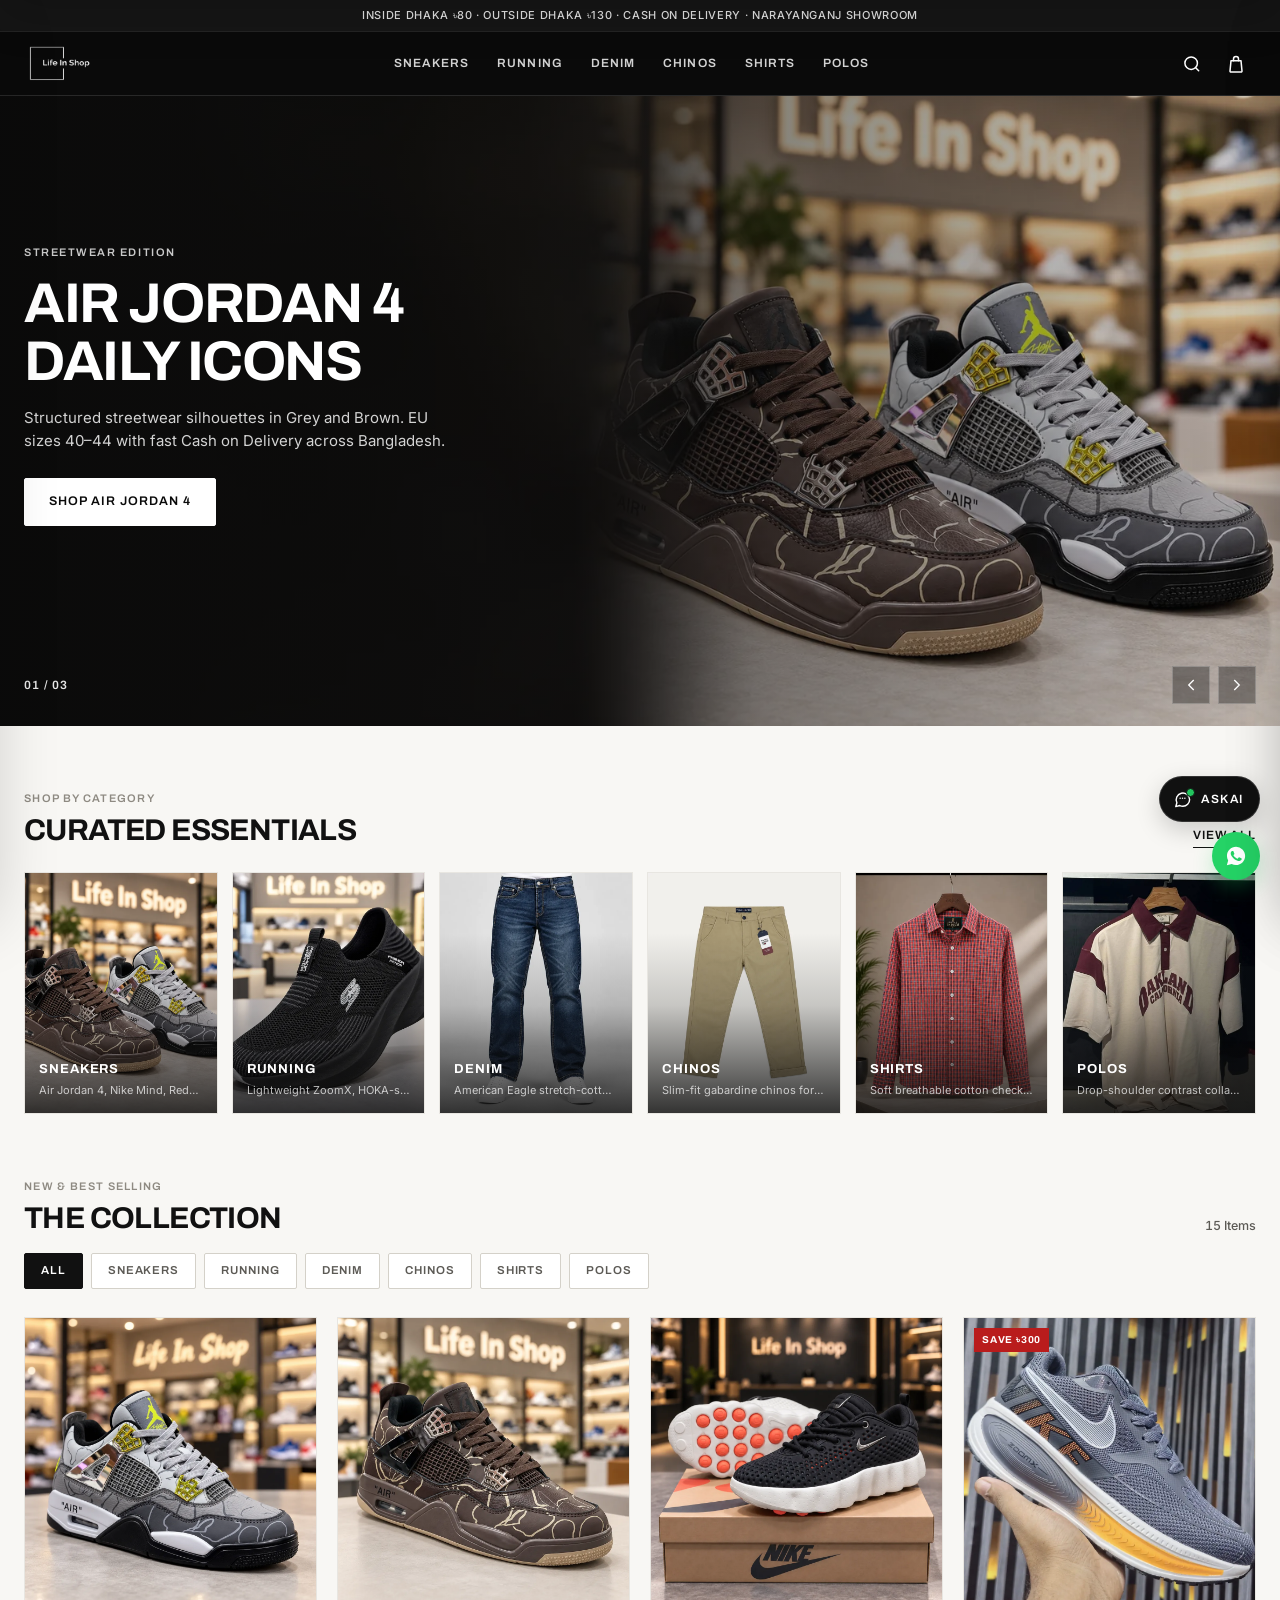
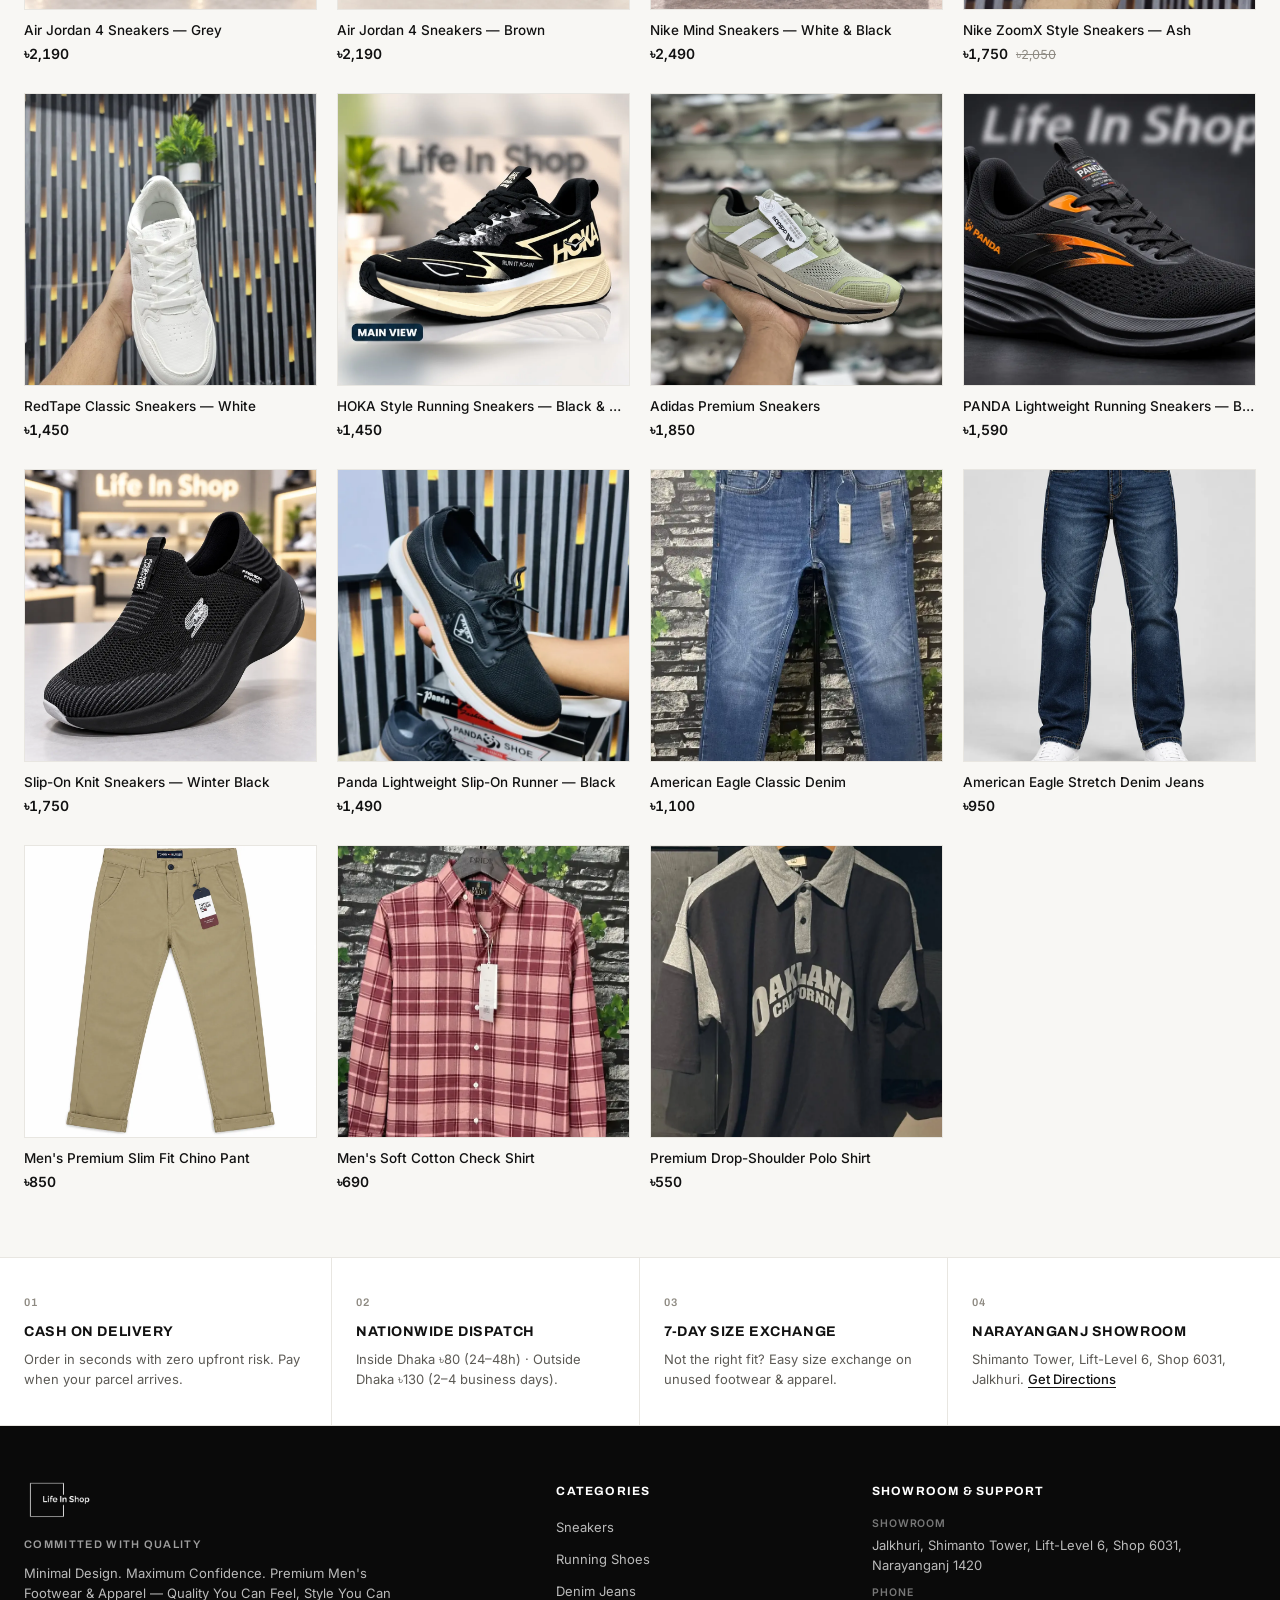
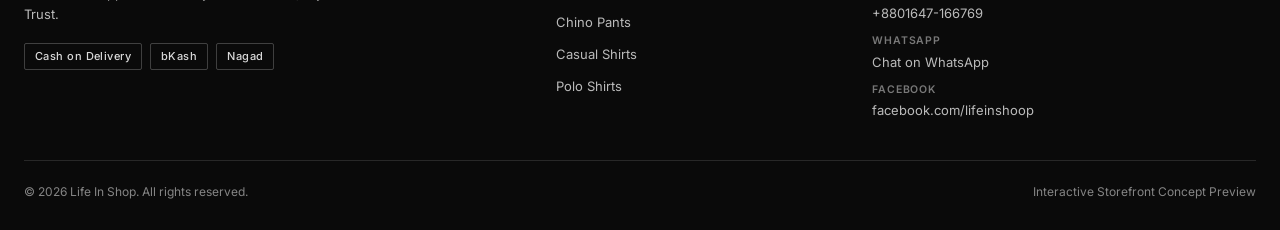
==== index.html @ bc9303bd "Initial Life In Shop editorial redesign demo for Vercel" ====
<!DOCTYPE html>
<html lang="en">
<head>
  <meta charset="UTF-8">
  <meta name="viewport" content="width=device-width, initial-scale=1.0">
  <title>Life In Shop — Premium Men's Footwear &amp; Apparel</title>
  <meta name="description" content="Minimal Design. Maximum Confidence. Premium Men's Footwear & Apparel in Bangladesh. Cash on Delivery nationwide & Narayanganj Showroom.">
  <meta name="theme-color" content="#0A0A0A">
  <link rel="icon" type="image/webp" href="assets/images/favicon.webp">
  <link rel="preconnect" href="https://fonts.googleapis.com">
  <link rel="preconnect" href="https://fonts.gstatic.com" crossorigin>
  <link href="https://fonts.googleapis.com/css2?family=Archivo:wght@600;700&family=Inter:wght@400;500;600&display=swap" rel="stylesheet">
  <link rel="stylesheet" href="styles.css">
</head>
<body data-page="home">

  <!-- Announcement Bar -->
  <div class="announcement-bar" role="region" aria-label="Store shipping notice">
    <div class="container announcement-inner">
      <span>Inside Dhaka ৳80 · Outside Dhaka ৳130 · Cash on Delivery<span class="announcement-extra"> · Narayanganj Showroom</span></span>
    </div>
  </div>

  <!-- Sticky Header -->
  <header id="site-header" class="site-header">
    <div class="container header-inner">
      <div class="header-left">
        <button type="button" id="mobile-menu-btn" class="icon-btn mobile-only" aria-label="Open menu" aria-expanded="false" aria-controls="mobile-nav-drawer">
          <svg width="22" height="22" viewBox="0 0 24 24" fill="none" stroke="currentColor" stroke-width="1.8" stroke-linecap="square" aria-hidden="true">
            <line x1="3" y1="6" x2="21" y2="6"></line>
            <line x1="3" y1="12" x2="21" y2="12"></line>
            <line x1="3" y1="18" x2="21" y2="18"></line>
          </svg>
        </button>
        <a href="index.html" class="brand-logo" aria-label="Life In Shop Home">
          <img src="assets/images/logo.webp" alt="Life In Shop" height="36" width="68">
        </a>
      </div>

      <nav class="desktop-nav" aria-label="Primary categories">
        <a href="#catalog-section" class="nav-link" data-nav-category="sneakers">Sneakers</a>
        <a href="#catalog-section" class="nav-link" data-nav-category="running">Running</a>
        <a href="#catalog-section" class="nav-link" data-nav-category="denim">Denim</a>
        <a href="#catalog-section" class="nav-link" data-nav-category="chinos">Chinos</a>
        <a href="#catalog-section" class="nav-link" data-nav-category="shirts">Shirts</a>
        <a href="#catalog-section" class="nav-link" data-nav-category="polos">Polos</a>
      </nav>

      <div class="header-actions">
        <button type="button" id="search-open-btn" class="icon-btn" aria-label="Search products" aria-controls="search-overlay">
          <svg width="20" height="20" viewBox="0 0 24 24" fill="none" stroke="currentColor" stroke-width="1.8" stroke-linecap="round" stroke-linejoin="round" aria-hidden="true">
            <circle cx="11" cy="11" r="7.5"></circle>
            <line x1="20" y1="20" x2="16.4" y2="16.4"></line>
          </svg>
        </button>
        <button type="button" id="bag-open-btn" class="icon-btn bag-btn" aria-label="Open shopping bag" aria-controls="bag-drawer">
          <svg width="20" height="20" viewBox="0 0 24 24" fill="none" stroke="currentColor" stroke-width="1.8" stroke-linecap="round" stroke-linejoin="round" aria-hidden="true">
            <path d="M6 8h12l1.2 12.5a1 1 0 0 1-1 1.1H5.8a1 1 0 0 1-1-1.1L6 8Z"></path>
            <path d="M9 8V6a3 3 0 0 1 6 0v2"></path>
          </svg>
          <span id="bag-count-badge" class="bag-badge" aria-live="polite">0</span>
        </button>
      </div>
    </div>
  </header>

  <main>
    <!-- Option A: Editorial Studio Hero Slider -->
    <section id="hero-slider" class="hero-slider" aria-label="Featured collections">
      <div id="hero-track" class="hero-track"></div>

      <div class="hero-controls">
        <div class="container hero-controls-inner">
          <span id="hero-counter" class="hero-counter">01 / 03</span>
          <div id="hero-dots" class="hero-dots" role="tablist" aria-label="Slide selector"></div>
          <div class="hero-arrows">
            <button type="button" id="hero-prev" class="hero-arrow-btn" aria-label="Previous slide">
              <svg width="18" height="18" viewBox="0 0 24 24" fill="none" stroke="currentColor" stroke-width="1.8" stroke-linecap="square" aria-hidden="true">
                <polyline points="15 18 9 12 15 6"></polyline>
              </svg>
            </button>
            <button type="button" id="hero-next" class="hero-arrow-btn" aria-label="Next slide">
              <svg width="18" height="18" viewBox="0 0 24 24" fill="none" stroke="currentColor" stroke-width="1.8" stroke-linecap="square" aria-hidden="true">
                <polyline points="9 18 15 12 9 6"></polyline>
              </svg>
            </button>
          </div>
        </div>
      </div>
    </section>

    <!-- Category Strip -->
    <section class="section section-categories" aria-labelledby="categories-heading">
      <div class="container">
        <div class="section-header">
          <div>
            <span class="section-eyebrow">Shop By Category</span>
            <h2 id="categories-heading" class="section-title">Curated Essentials</h2>
          </div>
          <a href="#catalog-section" class="text-link" data-nav-category="all">View All</a>
        </div>
        <div id="category-grid" class="category-grid"></div>
      </div>
    </section>

    <!-- Best Sellers / Filterable Catalog -->
    <section id="catalog-section" class="section section-catalog" aria-labelledby="catalog-heading">
      <div class="container">
        <div class="catalog-top">
          <div class="section-header-inline">
            <div>
              <span class="section-eyebrow">New &amp; Best Selling</span>
              <h2 id="catalog-heading" class="section-title">The Collection</h2>
            </div>
            <span id="catalog-count" class="catalog-count">14 Items</span>
          </div>
          <div id="filter-tabs" class="filter-tabs" role="tablist" aria-label="Filter products by category"></div>
        </div>

        <div id="product-grid" class="product-grid"></div>
      </div>
    </section>

    <!-- 4-Item Hairline Trust & Showroom Strip -->
    <section class="trust-strip" aria-label="Store guarantees and showroom">
      <div class="container">
        <div class="trust-grid">
          <div class="trust-item">
            <span class="trust-num">01</span>
            <h3 class="trust-title">Cash on Delivery</h3>
            <p class="trust-desc">Order in seconds with zero upfront risk. Pay when your parcel arrives.</p>
          </div>
          <div class="trust-item">
            <span class="trust-num">02</span>
            <h3 class="trust-title">Nationwide Dispatch</h3>
            <p class="trust-desc">Inside Dhaka ৳80 (24–48h) · Outside Dhaka ৳130 (2–4 business days).</p>
          </div>
          <div class="trust-item">
            <span class="trust-num">03</span>
            <h3 class="trust-title">7-Day Size Exchange</h3>
            <p class="trust-desc">Not the right fit? Easy size exchange on unused footwear &amp; apparel.</p>
          </div>
          <div class="trust-item">
            <span class="trust-num">04</span>
            <h3 class="trust-title">Narayanganj Showroom</h3>
            <p class="trust-desc">Shimanto Tower, Lift-Level 6, Shop 6031, Jalkhuri. <a href="https://maps.google.com/?q=23.65948,90.50332" target="_blank" rel="noopener" class="inline-underline">Get Directions</a></p>
          </div>
        </div>
      </div>
    </section>
  </main>

  <!-- Compact Editorial Footer -->
  <footer class="site-footer">
    <div class="container">
      <div class="footer-grid">
        <div class="footer-brand">
          <a href="index.html" class="brand-logo" aria-label="Life In Shop Home">
            <img src="assets/images/logo.webp" alt="Life In Shop" height="38" width="72">
          </a>
          <p class="footer-tagline">Committed With Quality</p>
          <p class="footer-about">Minimal Design. Maximum Confidence. Premium Men's Footwear &amp; Apparel — Quality You Can Feel, Style You Can Trust.</p>
          <div class="footer-payments" aria-label="Accepted payment methods">
            <span class="payment-pill">Cash on Delivery</span>
            <span class="payment-pill">bKash</span>
            <span class="payment-pill">Nagad</span>
          </div>
        </div>

        <div class="footer-col">
          <h3 class="footer-heading">Categories</h3>
          <ul class="footer-links">
            <li><a href="#catalog-section" data-nav-category="sneakers">Sneakers</a></li>
            <li><a href="#catalog-section" data-nav-category="running">Running Shoes</a></li>
            <li><a href="#catalog-section" data-nav-category="denim">Denim Jeans</a></li>
            <li><a href="#catalog-section" data-nav-category="chinos">Chino Pants</a></li>
            <li><a href="#catalog-section" data-nav-category="shirts">Casual Shirts</a></li>
            <li><a href="#catalog-section" data-nav-category="polos">Polo Shirts</a></li>
          </ul>
        </div>

        <div class="footer-col">
          <h3 class="footer-heading">Showroom &amp; Support</h3>
          <ul class="footer-contact-list">
            <li>
              <span class="contact-label">Showroom</span>
              <a href="https://maps.google.com/?q=23.65948,90.50332" target="_blank" rel="noopener">Jalkhuri, Shimanto Tower, Lift-Level 6, Shop 6031, Narayanganj 1420</a>
            </li>
            <li>
              <span class="contact-label">Phone</span>
              <a href="tel:+8801647166769">+8801647-166769</a>
            </li>
            <li>
              <span class="contact-label">WhatsApp</span>
              <a href="https://wa.me/8801647166769" target="_blank" rel="noopener">Chat on WhatsApp</a>
            </li>
            <li>
              <span class="contact-label">Facebook</span>
              <a href="https://www.facebook.com/lifeinshoop" target="_blank" rel="noopener">facebook.com/lifeinshoop</a>
            </li>
          </ul>
        </div>
      </div>

      <div class="footer-bottom">
        <p>&copy; 2026 Life In Shop. All rights reserved.</p>
        <p class="footer-demo-note">Interactive Storefront Concept Preview</p>
      </div>
    </div>
  </footer>

  <!-- Shared Backdrop -->
  <div id="drawer-backdrop" class="drawer-backdrop" aria-hidden="true"></div>

  <!-- Mobile Navigation Drawer -->
  <aside id="mobile-nav-drawer" class="drawer drawer-left" aria-label="Mobile navigation" aria-hidden="true">
    <div class="drawer-header">
      <img src="assets/images/logo.webp" alt="Life In Shop" class="drawer-logo-dark" height="32" width="60">
      <button type="button" id="mobile-nav-close" class="icon-btn" aria-label="Close navigation menu">
        <svg width="20" height="20" viewBox="0 0 24 24" fill="none" stroke="currentColor" stroke-width="1.8" stroke-linecap="square" aria-hidden="true">
          <line x1="18" y1="6" x2="6" y2="18"></line>
          <line x1="6" y1="6" x2="18" y2="18"></line>
        </svg>
      </button>
    </div>
    <div class="drawer-body mobile-nav-body">
      <nav class="mobile-nav-links" aria-label="Mobile categories">
        <a href="#catalog-section" class="mobile-nav-link" data-nav-category="all">All Collection</a>
        <a href="#catalog-section" class="mobile-nav-link" data-nav-category="sneakers">Sneakers</a>
        <a href="#catalog-section" class="mobile-nav-link" data-nav-category="running">Running Shoes</a>
        <a href="#catalog-section" class="mobile-nav-link" data-nav-category="denim">Denim Jeans</a>
        <a href="#catalog-section" class="mobile-nav-link" data-nav-category="chinos">Chino Pants</a>
        <a href="#catalog-section" class="mobile-nav-link" data-nav-category="shirts">Casual Shirts</a>
        <a href="#catalog-section" class="mobile-nav-link" data-nav-category="polos">Polo Shirts</a>
      </nav>
      <div class="mobile-nav-meta">
        <p class="mobile-nav-meta-title">Narayanganj Showroom</p>
        <p class="mobile-nav-meta-text">Jalkhuri, Shimanto Tower, Level 6, Shop 6031</p>
        <div class="mobile-nav-meta-actions">
          <a href="tel:+8801647166769" class="meta-action-link">Call +8801647-166769</a>
          <a href="https://wa.me/8801647166769" target="_blank" rel="noopener" class="meta-action-link">WhatsApp Support</a>
        </div>
      </div>
    </div>
  </aside>

  <!-- Search Overlay -->
  <div id="search-overlay" class="search-overlay" role="dialog" aria-modal="true" aria-label="Search store" aria-hidden="true">
    <div class="search-panel">
      <div class="search-bar-wrap">
        <svg class="search-bar-icon" width="18" height="18" viewBox="0 0 24 24" fill="none" stroke="currentColor" stroke-width="1.8" stroke-linecap="round" stroke-linejoin="round" aria-hidden="true">
          <circle cx="11" cy="11" r="7.5"></circle>
          <line x1="20" y1="20" x2="16.4" y2="16.4"></line>
        </svg>
        <input type="search" id="search-input" class="search-input" placeholder="Search sneakers, denim, Jordan, HOKA, shirts..." autocomplete="off">
        <button type="button" id="search-close-btn" class="icon-btn icon-btn-dark" aria-label="Close search">
          <svg width="20" height="20" viewBox="0 0 24 24" fill="none" stroke="currentColor" stroke-width="1.8" stroke-linecap="square" aria-hidden="true">
            <line x1="18" y1="6" x2="6" y2="18"></line>
            <line x1="6" y1="6" x2="18" y2="18"></line>
          </svg>
        </button>
      </div>
      <div id="search-results" class="search-results"></div>
    </div>
  </div>

  <!-- Shopping Bag Drawer -->
  <aside id="bag-drawer" class="drawer drawer-right" aria-label="Shopping bag" aria-hidden="true">
    <div class="drawer-header">
      <h2 class="drawer-title">Shopping Bag</h2>
      <button type="button" id="bag-close-btn" class="icon-btn icon-btn-dark" aria-label="Close shopping bag">
        <svg width="20" height="20" viewBox="0 0 24 24" fill="none" stroke="currentColor" stroke-width="1.8" stroke-linecap="square" aria-hidden="true">
          <line x1="18" y1="6" x2="6" y2="18"></line>
          <line x1="6" y1="6" x2="18" y2="18"></line>
        </svg>
      </button>
    </div>

    <div class="drawer-body">
      <div id="bag-empty-state" class="bag-empty-state">
        <p class="bag-empty-title">Your bag is empty</p>
        <p class="bag-empty-sub">Explore sneakers, denim, and essentials with fast nationwide COD.</p>
      </div>
      <div id="bag-items" class="bag-items"></div>
    </div>

    <div id="bag-footer" class="drawer-footer">
      <div class="bag-subtotal-row">
        <span>Subtotal</span>
        <strong id="bag-subtotal" class="tabular-price">৳0</strong>
      </div>
      <p class="bag-shipping-note">Delivery calculated at checkout (Inside Dhaka ৳80 / Outside ৳130)</p>
      <button type="button" id="bag-checkout-btn" class="btn btn-primary btn-full">Proceed to COD Checkout</button>
    </div>
  </aside>

  <!-- Instant 4-Field BD COD Checkout Drawer -->
  <aside id="checkout-drawer" class="drawer drawer-right drawer-checkout" aria-label="Express COD checkout" aria-hidden="true">
    <div class="drawer-header">
      <div>
        <h2 class="drawer-title">Express Checkout</h2>
        <p class="drawer-subtitle">Cash on Delivery · No account needed</p>
      </div>
      <button type="button" id="checkout-close-btn" class="icon-btn icon-btn-dark" aria-label="Close checkout">
        <svg width="20" height="20" viewBox="0 0 24 24" fill="none" stroke="currentColor" stroke-width="1.8" stroke-linecap="square" aria-hidden="true">
          <line x1="18" y1="6" x2="6" y2="18"></line>
          <line x1="6" y1="6" x2="18" y2="18"></line>
        </svg>
      </button>
    </div>

    <div class="drawer-body checkout-body">
      <form id="checkout-form" class="checkout-form" novalidate>
        <div id="checkout-summary-items" class="checkout-summary-items"></div>

        <div class="form-group">
          <label for="co-name" class="form-label">Full Name <span class="req">*</span></label>
          <input type="text" id="co-name" class="form-input" placeholder="e.g. Tanvir Ahmed" autocomplete="name" required>
        </div>

        <div class="form-group">
          <label for="co-phone" class="form-label">Mobile Number (11 digits) <span class="req">*</span></label>
          <input type="tel" id="co-phone" class="form-input" inputmode="numeric" maxlength="11" placeholder="01XXXXXXXXX" autocomplete="tel" required>
        </div>

        <div class="form-group">
          <span class="form-label">Delivery Zone <span class="req">*</span></span>
          <div class="radio-grid">
            <label class="radio-card">
              <input type="radio" name="co-zone" value="inside" checked>
              <span class="radio-card-box">
                <span class="radio-card-title">Inside Dhaka</span>
                <span class="radio-card-price tabular-price">৳80</span>
              </span>
            </label>
            <label class="radio-card">
              <input type="radio" name="co-zone" value="outside">
              <span class="radio-card-box">
                <span class="radio-card-title">Outside Dhaka</span>
                <span class="radio-card-price tabular-price">৳130</span>
              </span>
            </label>
          </div>
        </div>

        <div class="form-group">
          <label for="co-address" class="form-label">Full Delivery Address <span class="req">*</span></label>
          <textarea id="co-address" class="form-input form-textarea" rows="2" placeholder="House, Road, Area / Thana, District" autocomplete="street-address" required></textarea>
        </div>

        <div class="form-group">
          <span class="form-label">Payment Method</span>
          <div class="radio-grid">
            <label class="radio-card">
              <input type="radio" name="co-payment" value="cod" checked>
              <span class="radio-card-box">
                <span class="radio-card-title">Cash on Delivery</span>
                <span class="radio-card-sub">Pay at doorstep</span>
              </span>
            </label>
            <label class="radio-card">
              <input type="radio" name="co-payment" value="bkash">
              <span class="radio-card-box">
                <span class="radio-card-title">bKash / Nagad</span>
                <span class="radio-card-sub">Instant MFS</span>
              </span>
            </label>
          </div>
          <div id="co-bkash-note" class="bkash-note" hidden>
            Demo Preview: In the live Laravel store, bKash/Nagad payment instructions or gateway checkout appear immediately here. You can still submit this demo order now.
          </div>
        </div>

        <div class="checkout-totals">
          <div class="total-line">
            <span>Subtotal</span>
            <span id="co-subtotal" class="tabular-price">৳0</span>
          </div>
          <div class="total-line">
            <span>Delivery Charge</span>
            <span id="co-shipping" class="tabular-price">৳80</span>
          </div>
          <div class="total-line total-grand">
            <span>Total Payable</span>
            <strong id="co-total" class="tabular-price">৳80</strong>
          </div>
        </div>

        <p id="co-error" class="form-error" role="alert" hidden></p>

        <button type="submit" id="co-submit-btn" class="btn btn-primary btn-full">Confirm Order — Cash on Delivery</button>
      </form>

      <!-- Order Success View -->
      <div id="checkout-success" class="checkout-success" hidden>
        <div class="success-icon" aria-hidden="true">
          <svg width="26" height="26" viewBox="0 0 24 24" fill="none" stroke="currentColor" stroke-width="2" stroke-linecap="square">
            <polyline points="20 6 9 17 4 12"></polyline>
          </svg>
        </div>
        <span class="success-eyebrow">Demo Order Confirmed</span>
        <h3 class="success-title">Thank you for your order</h3>
        <p class="success-id">Order ID: <strong id="co-order-id" class="tabular-price">#LIS-0000</strong></p>
        <div id="co-order-summary" class="success-summary"></div>
        <div class="success-actions">
          <a href="https://wa.me/8801647166769" id="co-wa-confirm" target="_blank" rel="noopener" class="btn btn-whatsapp btn-full">Send Order to WhatsApp</a>
          <button type="button" id="co-continue-btn" class="btn btn-secondary btn-full">Continue Shopping</button>
        </div>
      </div>
    </div>
  </aside>

  <!-- Floating Dock: Monochrome AI Shopping Assistant (replaces sticky cart) + WhatsApp -->
  <div id="floating-dock" class="floating-dock" aria-label="Quick assistance">
    <button type="button" id="ai-chat-trigger" class="ai-trigger-btn" aria-label="Open Life In Shop AI Shopping Assistant" aria-expanded="false" aria-controls="ai-chat-panel">
      <span class="ai-trigger-icon-wrap" aria-hidden="true">
        <svg width="19" height="19" viewBox="0 0 24 24" fill="none" stroke="currentColor" stroke-width="1.8" stroke-linecap="round" stroke-linejoin="round">
          <path d="M21 12a8.5 8.5 0 0 1-8.5 8.5c-1.4 0-2.7-.3-3.9-.9L3.5 21l1.4-4.9A8.5 8.5 0 1 1 21 12Z"></path>
          <path d="M9 10.5h.01"></path>
          <path d="M12 10.5h.01"></path>
          <path d="M15 10.5h.01"></path>
        </svg>
        <span class="online-dot"></span>
      </span>
      <span class="ai-trigger-label">Ask AI</span>
    </button>

    <a href="https://wa.me/8801647166769" id="wa-float-link" class="wa-float-btn" target="_blank" rel="noopener" aria-label="Chat with Life In Shop on WhatsApp">
      <svg width="22" height="22" viewBox="0 0 24 24" fill="currentColor" aria-hidden="true">
        <path d="M12.04 2C6.58 2 2.13 6.45 2.13 11.91c0 1.75.46 3.45 1.32 4.95L2 22l5.28-1.38a9.87 9.87 0 0 0 4.76 1.21h.01c5.46 0 9.91-4.45 9.91-9.91 0-2.65-1.03-5.14-2.9-7.01A9.85 9.85 0 0 0 12.04 2Zm5.78 14.07c-.24.68-1.41 1.3-1.95 1.38-.5.08-1.13.11-1.83-.11-.42-.13-.96-.31-1.66-.61-2.92-1.26-4.82-4.2-4.97-4.4-.14-.2-1.18-1.57-1.18-3 0-1.43.75-2.13 1.02-2.42.27-.29.59-.36.79-.36h.57c.18 0 .43-.07.67.51.24.59.84 2.04.91 2.19.08.15.13.32.02.52-.1.2-.15.32-.3.49-.15.17-.31.38-.44.51-.15.15-.3.31-.13.6.17.3.76 1.26 1.64 2.04 1.13 1.01 2.08 1.32 2.38 1.47.3.15.47.12.64-.08.18-.2.74-.86.94-1.16.2-.3.4-.25.67-.15.27.1 1.73.82 2.03.97.3.15.49.22.56.34.08.13.08.73-.17 1.41Z"></path>
      </svg>
    </a>
  </div>

  <!-- Interactive AI Shopping Assistant Panel -->
  <section id="ai-chat-panel" class="ai-chat-panel" role="dialog" aria-label="Life In Shop AI Assistant" aria-hidden="true">
    <div class="ai-chat-header">
      <div class="ai-chat-identity">
        <span class="online-dot"></span>
        <div>
          <h2 class="ai-chat-title">Life In Shop Assistant</h2>
          <p class="ai-chat-sub">Demo Mode · Instant Sizing &amp; Order Help</p>
        </div>
      </div>
      <button type="button" id="ai-chat-close" class="icon-btn" aria-label="Close AI assistant">
        <svg width="18" height="18" viewBox="0 0 24 24" fill="none" stroke="currentColor" stroke-width="1.8" stroke-linecap="square" aria-hidden="true">
          <line x1="18" y1="6" x2="6" y2="18"></line>
          <line x1="6" y1="6" x2="18" y2="18"></line>
        </svg>
      </button>
    </div>

    <div id="ai-chat-messages" class="ai-chat-messages" aria-live="polite"></div>

    <div id="ai-chat-chips" class="ai-chat-chips" aria-label="Quick suggestions"></div>

    <form id="ai-chat-form" class="ai-chat-form">
      <input type="text" id="ai-chat-input" class="ai-chat-input" placeholder="Ask about size, delivery, price..." autocomplete="off">
      <button type="submit" class="ai-chat-send" aria-label="Send message">
        <svg width="16" height="16" viewBox="0 0 24 24" fill="none" stroke="currentColor" stroke-width="2" stroke-linecap="square" aria-hidden="true">
          <line x1="22" y1="2" x2="11" y2="13"></line>
          <polygon points="22 2 15 22 11 13 2 9 22 2"></polygon>
        </svg>
      </button>
    </form>
  </section>

  <script type="module" src="app.js"></script>
</body>
</html>
---- styles.css ----
/* ==========================================================================
   Life In Shop — Editorial Menswear Storefront
   Design System: Warm Alabaster × Deep Obsidian Monochrome (Zero AI Slop)
   Fonts: Archivo (600, 700) + Inter (400, 500, 600)
   ========================================================================== */

:root {
  --bg-page: #F8F7F4;
  --bg-surface: #FFFFFF;
  --bg-subtle: #F1EFEA;
  --bg-dark: #0A0A0A;
  --bg-announcement: #161616;

  --ink-primary: #111111;
  --ink-hover: #262626;
  --ink-secondary: #5C5A55;
  --ink-muted: #8E8A82;
  --ink-on-dark: #FFFFFF;
  --ink-on-dark-muted: rgba(255, 255, 255, 0.72);

  --border-hairline: #E8E6E1;
  --border-strong: #D4D1C9;
  --border-dark-subtle: rgba(255, 255, 255, 0.12);

  --accent-crimson: #B91C1C;
  --accent-stock: #15803D;
  --accent-wa: #25D366;
  --accent-online: #22C55E;

  --font-display: 'Archivo', -apple-system, BlinkMacSystemFont, 'Segoe UI', sans-serif;
  --font-body: 'Inter', -apple-system, BlinkMacSystemFont, 'Segoe UI', sans-serif;

  --header-h: 64px;
  --container-max: 1320px;
  --ease-editorial: cubic-bezier(0.22, 1, 0.36, 1);
}

/* ---------- Reset & Base ---------- */
*, *::before, *::after {
  box-sizing: border-box;
  margin: 0;
  padding: 0;
}

html {
  scroll-behavior: smooth;
  -webkit-text-size-adjust: 100%;
  overflow-x: clip;
}

body {
  background-color: var(--bg-page);
  color: var(--ink-primary);
  font-family: var(--font-body);
  font-size: 14px;
  line-height: 1.55;
  -webkit-font-smoothing: antialiased;
  -moz-osx-font-smoothing: grayscale;
  overflow-x: clip;
}

body.scroll-locked {
  overflow: hidden;
}

img {
  display: block;
  max-width: 100%;
}

a {
  color: inherit;
  text-decoration: none;
}

button, input, textarea {
  font: inherit;
  color: inherit;
}

button {
  cursor: pointer;
  background: none;
  border: none;
}

button:focus-visible,
a:focus-visible,
input:focus-visible,
textarea:focus-visible {
  outline: 2px solid var(--ink-primary);
  outline-offset: 2px;
}

.site-header button:focus-visible,
.site-header a:focus-visible,
.site-footer a:focus-visible {
  outline-color: #FFFFFF;
}

[hidden] {
  display: none !important;
}

.container {
  width: 100%;
  max-width: var(--container-max);
  margin: 0 auto;
  padding: 0 24px;
}

.tabular-price {
  font-variant-numeric: tabular-nums;
}

/* ---------- Buttons ---------- */
.btn {
  display: inline-flex;
  align-items: center;
  justify-content: center;
  gap: 8px;
  height: 48px;
  padding: 0 24px;
  font-family: var(--font-display);
  font-size: 12.5px;
  font-weight: 600;
  letter-spacing: 0.08em;
  text-transform: uppercase;
  border-radius: 2px;
  transition: background-color 0.2s ease, color 0.2s ease, border-color 0.2s ease, opacity 0.2s ease;
  white-space: nowrap;
}

.btn-lg {
  height: 52px;
  font-size: 13px;
}

.btn-full {
  width: 100%;
}

.btn-primary {
  background-color: var(--ink-primary);
  color: #FFFFFF;
  border: 1px solid var(--ink-primary);
}

.btn-primary:hover {
  background-color: var(--ink-hover);
  border-color: var(--ink-hover);
}

.btn-secondary {
  background-color: transparent;
  color: var(--ink-primary);
  border: 1.5px solid var(--ink-primary);
}

.btn-secondary:hover {
  background-color: var(--ink-primary);
  color: #FFFFFF;
}

.btn-light {
  background-color: #FFFFFF;
  color: var(--bg-dark);
  border: 1px solid #FFFFFF;
}

.btn-light:hover {
  background-color: #EBEAE6;
  border-color: #EBEAE6;
}

.btn-whatsapp {
  background-color: var(--accent-wa);
  color: #FFFFFF;
  border: 1px solid var(--accent-wa);
}

.btn-whatsapp:hover {
  background-color: #1EBE5A;
  border-color: #1EBE5A;
}

.icon-btn {
  display: inline-flex;
  align-items: center;
  justify-content: center;
  width: 40px;
  height: 40px;
  color: #FFFFFF;
  border-radius: 2px;
  transition: background-color 0.18s ease, opacity 0.18s ease;
}

.icon-btn:hover {
  background-color: rgba(255, 255, 255, 0.1);
}

.icon-btn-dark {
  color: var(--ink-primary);
}

.icon-btn-dark:hover {
  background-color: var(--bg-subtle);
}

/* ---------- Announcement Bar ---------- */
.announcement-bar {
  background-color: var(--bg-announcement);
  color: rgba(255, 255, 255, 0.88);
  height: 32px;
  display: flex;
  align-items: center;
  border-bottom: 1px solid rgba(255, 255, 255, 0.06);
}

.announcement-inner {
  min-width: 0;
  text-align: center;
  font-size: 11px;
  font-weight: 500;
  letter-spacing: 0.06em;
  text-transform: uppercase;
  white-space: nowrap;
  overflow: hidden;
  text-overflow: ellipsis;
}

/* ---------- Sticky Header ---------- */
.site-header {
  position: sticky;
  top: 0;
  z-index: 30;
  height: var(--header-h);
  background-color: var(--bg-dark);
  border-bottom: 1px solid var(--border-dark-subtle);
}

.header-inner {
  height: 100%;
  display: flex;
  align-items: center;
  justify-content: space-between;
  gap: 20px;
}

.header-left {
  display: flex;
  align-items: center;
  gap: 8px;
}

.brand-logo {
  display: inline-flex;
  align-items: center;
}

.brand-logo img {
  height: 36px;
  width: auto;
  object-fit: contain;
}

.desktop-nav {
  display: flex;
  align-items: center;
  gap: 28px;
}

.nav-link {
  position: relative;
  font-family: var(--font-display);
  font-size: 12px;
  font-weight: 600;
  letter-spacing: 0.09em;
  text-transform: uppercase;
  color: rgba(255, 255, 255, 0.82);
  padding: 6px 0;
  transition: color 0.18s ease;
}

.nav-link::after {
  content: '';
  position: absolute;
  left: 0;
  right: 0;
  bottom: 0;
  height: 1.5px;
  background-color: #FFFFFF;
  transform: scaleX(0);
  transform-origin: left;
  transition: transform 0.24s var(--ease-editorial);
}

.nav-link:hover,
.nav-link.is-active {
  color: #FFFFFF;
}

.nav-link:hover::after,
.nav-link.is-active::after {
  transform: scaleX(1);
}

.header-actions {
  display: flex;
  align-items: center;
  gap: 4px;
}

.bag-btn {
  position: relative;
}

.bag-badge {
  position: absolute;
  top: 4px;
  right: 3px;
  min-width: 17px;
  height: 17px;
  padding: 0 4px;
  border-radius: 9999px;
  background-color: #FFFFFF;
  color: var(--bg-dark);
  font-size: 10px;
  font-weight: 700;
  font-variant-numeric: tabular-nums;
  display: inline-flex;
  align-items: center;
  justify-content: center;
  line-height: 1;
}

.bag-badge.is-empty {
  opacity: 0;
  pointer-events: none;
}

.mobile-only {
  display: none;
}

/* ---------- Editorial Studio Hero Slider ---------- */
.hero-slider {
  position: relative;
  width: 100%;
  height: clamp(540px, 70vh, 680px);
  background-color: #0D0D0D;
  overflow: hidden;
}

.hero-track {
  display: flex;
  width: 100%;
  height: 100%;
  transition: transform 0.6s var(--ease-editorial);
  will-change: transform;
}

.hero-slide {
  position: relative;
  flex: 0 0 100%;
  width: 100%;
  height: 100%;
  overflow: hidden;
  background-color: #0D0D0D;
}

.hero-slide-img {
  position: absolute;
  inset: 0;
  width: 100%;
  height: 100%;
  object-fit: cover;
  object-position: center 45%;
}

.hero-slide-scrim {
  position: absolute;
  inset: 0;
  background: linear-gradient(
    90deg,
    rgba(10, 10, 10, 0.88) 0%,
    rgba(10, 10, 10, 0.62) 45%,
    rgba(10, 10, 10, 0.16) 100%
  );
}

.hero-slide-content {
  position: relative;
  z-index: 2;
  height: 100%;
  display: flex;
  flex-direction: column;
  justify-content: center;
  padding-bottom: 56px;
}

.hero-copy {
  max-width: 540px;
  color: #FFFFFF;
}

.hero-eyebrow {
  display: inline-block;
  font-family: var(--font-display);
  font-size: 11px;
  font-weight: 600;
  letter-spacing: 0.14em;
  text-transform: uppercase;
  color: rgba(255, 255, 255, 0.78);
  margin-bottom: 14px;
}

.hero-title {
  font-family: var(--font-display);
  font-size: clamp(32px, 4.4vw, 56px);
  font-weight: 700;
  line-height: 1.04;
  letter-spacing: -0.025em;
  text-transform: uppercase;
  color: #FFFFFF;
  margin-bottom: 14px;
}

.hero-subtitle {
  font-size: 15px;
  line-height: 1.55;
  color: rgba(255, 255, 255, 0.82);
  max-width: 440px;
  margin-bottom: 26px;
}

.hero-cta-row {
  display: flex;
  align-items: center;
  gap: 14px;
  flex-wrap: wrap;
}

.hero-controls {
  position: absolute;
  left: 0;
  right: 0;
  bottom: 22px;
  z-index: 5;
  pointer-events: none;
}

.hero-controls-inner {
  display: flex;
  align-items: center;
  justify-content: space-between;
  gap: 16px;
}

.hero-counter {
  font-family: var(--font-display);
  font-size: 12px;
  font-weight: 600;
  letter-spacing: 0.1em;
  color: rgba(255, 255, 255, 0.9);
  font-variant-numeric: tabular-nums;
}

.hero-dots {
  display: flex;
  align-items: center;
  gap: 8px;
  pointer-events: auto;
}

.hero-dot {
  width: 28px;
  height: 2px;
  background-color: rgba(255, 255, 255, 0.32);
  padding: 8px 0;
  background-clip: content-box;
  transition: background-color 0.2s ease, width 0.2s ease;
}

.hero-dot.is-active {
  width: 40px;
  background-color: #FFFFFF;
}

.hero-arrows {
  display: flex;
  align-items: center;
  gap: 8px;
  pointer-events: auto;
}

.hero-arrow-btn {
  width: 38px;
  height: 38px;
  display: inline-flex;
  align-items: center;
  justify-content: center;
  color: #FFFFFF;
  border: 1px solid rgba(255, 255, 255, 0.24);
  background-color: rgba(10, 10, 10, 0.35);
  transition: background-color 0.18s ease, border-color 0.18s ease;
}

.hero-arrow-btn:hover {
  background-color: rgba(255, 255, 255, 0.16);
  border-color: rgba(255, 255, 255, 0.55);
}

/* ---------- Sections & Shared Headings ---------- */
.section {
  padding: 64px 0;
}

.section-categories {
  padding-bottom: 32px;
}

.section-catalog {
  padding-top: 32px;
}

.section-header {
  display: flex;
  align-items: flex-end;
  justify-content: space-between;
  gap: 16px;
  margin-bottom: 24px;
}

.section-header-inline {
  display: flex;
  align-items: flex-end;
  justify-content: space-between;
  gap: 16px;
  margin-bottom: 18px;
}

.section-eyebrow {
  display: block;
  font-family: var(--font-display);
  font-size: 11px;
  font-weight: 600;
  letter-spacing: 0.12em;
  text-transform: uppercase;
  color: var(--ink-muted);
  margin-bottom: 6px;
}

.section-title {
  font-family: var(--font-display);
  font-size: clamp(22px, 2.4vw, 30px);
  font-weight: 700;
  letter-spacing: -0.02em;
  line-height: 1.15;
  text-transform: uppercase;
  color: var(--ink-primary);
}

.text-link {
  font-family: var(--font-display);
  font-size: 12px;
  font-weight: 600;
  letter-spacing: 0.08em;
  text-transform: uppercase;
  color: var(--ink-primary);
  border-bottom: 1px solid var(--ink-primary);
  padding-bottom: 2px;
  transition: opacity 0.18s ease;
}

.text-link:hover {
  opacity: 0.65;
}

/* ---------- Category Grid (6 Clean 4:5 Portrait Cards) ---------- */
.category-grid {
  display: grid;
  grid-template-columns: repeat(6, minmax(0, 1fr));
  gap: 14px;
}

.category-card {
  position: relative;
  display: block;
  min-width: 0;
  aspect-ratio: 4 / 5;
  overflow: hidden;
  background-color: #141414;
  border: 1px solid var(--border-hairline);
  text-align: left;
}

.category-card-img {
  width: 100%;
  height: 100%;
  object-fit: cover;
  transition: transform 0.55s var(--ease-editorial);
}

.category-card:hover .category-card-img {
  transform: scale(1.05);
}

.category-card-overlay {
  position: absolute;
  inset: 0;
  background: linear-gradient(to top, rgba(10, 10, 10, 0.82) 0%, rgba(10, 10, 10, 0.18) 45%, rgba(10, 10, 10, 0) 75%);
  display: flex;
  flex-direction: column;
  justify-content: flex-end;
  padding: 14px;
}

.category-card-name {
  font-family: var(--font-display);
  font-size: 13px;
  font-weight: 700;
  letter-spacing: 0.07em;
  text-transform: uppercase;
  color: #FFFFFF;
}

.category-card-desc {
  font-size: 11px;
  color: rgba(255, 255, 255, 0.72);
  margin-top: 2px;
  white-space: nowrap;
  overflow: hidden;
  text-overflow: ellipsis;
}

/* ---------- Catalog Filter Tabs ---------- */
.catalog-top {
  margin-bottom: 24px;
}

.catalog-count {
  font-size: 12.5px;
  font-weight: 500;
  color: var(--ink-secondary);
  font-variant-numeric: tabular-nums;
}

.filter-tabs {
  display: flex;
  align-items: center;
  gap: 8px;
  overflow-x: auto;
  padding-bottom: 4px;
  scrollbar-width: none;
}

.filter-tabs::-webkit-scrollbar {
  display: none;
}

.filter-tab {
  flex-shrink: 0;
  height: 36px;
  padding: 0 16px;
  font-family: var(--font-display);
  font-size: 11.5px;
  font-weight: 600;
  letter-spacing: 0.08em;
  text-transform: uppercase;
  color: var(--ink-secondary);
  background-color: var(--bg-surface);
  border: 1px solid var(--border-strong);
  border-radius: 2px;
  transition: background-color 0.18s ease, color 0.18s ease, border-color 0.18s ease;
}

.filter-tab:hover {
  border-color: var(--ink-primary);
  color: var(--ink-primary);
}

.filter-tab.is-active {
  background-color: var(--ink-primary);
  border-color: var(--ink-primary);
  color: #FFFFFF;
}

/* ---------- Product Grid & Minimalist Cards ---------- */
.product-grid {
  display: grid;
  grid-template-columns: repeat(4, minmax(0, 1fr));
  gap: 28px 20px;
}

.product-card {
  display: flex;
  flex-direction: column;
  min-width: 0;
}

.card-media {
  position: relative;
  aspect-ratio: 1 / 1;
  background-color: var(--bg-subtle);
  border: 1px solid var(--border-hairline);
  overflow: hidden;
}

.card-img-primary,
.card-img-secondary {
  width: 100%;
  height: 100%;
  object-fit: cover;
}

.card-img-primary {
  transition: transform 0.55s var(--ease-editorial);
}

.card-img-secondary {
  position: absolute;
  inset: 0;
  opacity: 0;
  transition: opacity 0.35s ease;
}

.product-card:hover .card-img-primary {
  transform: scale(1.03);
}

.product-card:hover .card-img-secondary {
  opacity: 1;
}

.card-badge {
  position: absolute;
  top: 10px;
  left: 10px;
  z-index: 2;
  background-color: var(--accent-crimson);
  color: #FFFFFF;
  font-family: var(--font-display);
  font-size: 10px;
  font-weight: 700;
  letter-spacing: 0.08em;
  text-transform: uppercase;
  padding: 4px 8px;
}

.card-meta {
  min-width: 0;
  padding-top: 11px;
  display: flex;
  flex-direction: column;
  gap: 4px;
}

.card-title {
  font-size: 13.5px;
  font-weight: 500;
  color: var(--ink-primary);
  line-height: 1.35;
  white-space: nowrap;
  overflow: hidden;
  text-overflow: ellipsis;
}

.card-price-row {
  display: flex;
  align-items: baseline;
  gap: 8px;
  font-variant-numeric: tabular-nums;
}

.card-price {
  font-size: 14px;
  font-weight: 600;
  color: var(--ink-primary);
}

.card-compare {
  font-size: 12.5px;
  color: var(--ink-muted);
  text-decoration: line-through;
}

/* ---------- 4-Item Hairline Trust & Showroom Strip ---------- */
.trust-strip {
  background-color: var(--bg-surface);
  border-top: 1px solid var(--border-hairline);
  border-bottom: 1px solid var(--border-hairline);
}

.trust-grid {
  display: grid;
  grid-template-columns: repeat(4, minmax(0, 1fr));
}

.trust-item {
  min-width: 0;
  padding: 36px 24px 36px 0;
  border-right: 1px solid var(--border-hairline);
}

.trust-item:not(:first-child) {
  padding-left: 24px;
}

.trust-item:last-child {
  border-right: none;
  padding-right: 0;
}

.trust-num {
  display: block;
  font-family: var(--font-display);
  font-size: 11px;
  font-weight: 600;
  letter-spacing: 0.1em;
  color: var(--ink-muted);
  margin-bottom: 10px;
}

.trust-title {
  font-family: var(--font-display);
  font-size: 14px;
  font-weight: 700;
  letter-spacing: 0.04em;
  text-transform: uppercase;
  color: var(--ink-primary);
  margin-bottom: 6px;
}

.trust-desc {
  font-size: 13px;
  line-height: 1.55;
  color: var(--ink-secondary);
}

.inline-underline {
  color: var(--ink-primary);
  text-decoration: underline;
  text-underline-offset: 3px;
  font-weight: 500;
}

/* ---------- Footer ---------- */
.site-footer {
  background-color: var(--bg-dark);
  color: var(--ink-on-dark);
  padding: 56px 0 28px;
}

.footer-grid {
  display: grid;
  grid-template-columns: 1.45fr 0.8fr 1.15fr;
  gap: 48px;
  padding-bottom: 40px;
  border-bottom: 1px solid var(--border-dark-subtle);
}

.footer-tagline {
  font-family: var(--font-display);
  font-size: 11px;
  font-weight: 600;
  letter-spacing: 0.12em;
  text-transform: uppercase;
  color: rgba(255, 255, 255, 0.6);
  margin-top: 12px;
}

.footer-about {
  margin-top: 10px;
  font-size: 13px;
  line-height: 1.6;
  color: var(--ink-on-dark-muted);
  max-width: 380px;
}

.footer-payments {
  display: flex;
  flex-wrap: wrap;
  gap: 8px;
  margin-top: 18px;
}

.payment-pill {
  font-size: 11px;
  font-weight: 500;
  letter-spacing: 0.04em;
  color: rgba(255, 255, 255, 0.85);
  border: 1px solid rgba(255, 255, 255, 0.22);
  padding: 4px 10px;
  border-radius: 2px;
}

.footer-heading {
  font-family: var(--font-display);
  font-size: 12px;
  font-weight: 700;
  letter-spacing: 0.1em;
  text-transform: uppercase;
  color: #FFFFFF;
  margin-bottom: 16px;
}

.footer-links,
.footer-contact-list {
  list-style: none;
  display: flex;
  flex-direction: column;
  gap: 10px;
}

.footer-links a,
.footer-contact-list a {
  font-size: 13px;
  color: var(--ink-on-dark-muted);
  transition: color 0.18s ease;
}

.footer-links a:hover,
.footer-contact-list a:hover {
  color: #FFFFFF;
}

.footer-contact-list li {
  display: flex;
  flex-direction: column;
  gap: 2px;
}

.contact-label {
  font-size: 10.5px;
  font-weight: 600;
  letter-spacing: 0.09em;
  text-transform: uppercase;
  color: rgba(255, 255, 255, 0.45);
}

.footer-bottom {
  padding-top: 22px;
  display: flex;
  align-items: center;
  justify-content: space-between;
  gap: 12px;
  font-size: 12px;
  color: rgba(255, 255, 255, 0.5);
}

/* ==========================================================================
   Product Detail Page (PDP)
   ========================================================================== */
.breadcrumb-bar {
  background-color: var(--bg-page);
  border-bottom: 1px solid var(--border-hairline);
  padding: 13px 0;
}

.breadcrumbs {
  display: flex;
  align-items: center;
  gap: 8px;
  font-size: 12px;
  color: var(--ink-muted);
  overflow: hidden;
}

.breadcrumbs a:hover {
  color: var(--ink-primary);
}

.crumb-current {
  color: var(--ink-primary);
  font-weight: 500;
  white-space: nowrap;
  overflow: hidden;
  text-overflow: ellipsis;
}

.pdp-section {
  padding: 36px 0 64px;
}

.pdp-layout {
  display: grid;
  grid-template-columns: minmax(0, 1.38fr) minmax(360px, 1fr);
  gap: 52px;
  align-items: start;
}

/* Left Gallery */
.pdp-gallery {
  min-width: 0;
}

.pdp-main-frame {
  position: relative;
  aspect-ratio: 1 / 1;
  background-color: var(--bg-subtle);
  border: 1px solid var(--border-hairline);
  overflow: hidden;
  cursor: zoom-in;
}

.pdp-main-img {
  width: 100%;
  height: 100%;
  object-fit: cover;
  transition: transform 0.35s var(--ease-editorial);
}

.pdp-img-counter {
  position: absolute;
  left: 14px;
  bottom: 14px;
  background-color: rgba(10, 10, 10, 0.76);
  color: #FFFFFF;
  font-family: var(--font-display);
  font-size: 11px;
  font-weight: 600;
  letter-spacing: 0.08em;
  font-variant-numeric: tabular-nums;
  padding: 5px 10px;
}

.pdp-zoom-btn {
  position: absolute;
  right: 14px;
  bottom: 14px;
  width: 38px;
  height: 38px;
  background-color: rgba(255, 255, 255, 0.94);
  color: var(--ink-primary);
  border: 1px solid var(--border-hairline);
  display: inline-flex;
  align-items: center;
  justify-content: center;
  transition: background-color 0.18s ease;
}

.pdp-zoom-btn:hover {
  background-color: #FFFFFF;
}

.pdp-thumbs {
  display: flex;
  gap: 10px;
  margin-top: 12px;
  overflow-x: auto;
  padding-bottom: 4px;
  scrollbar-width: none;
}

.pdp-thumbs::-webkit-scrollbar {
  display: none;
}

.pdp-thumb {
  flex: 0 0 78px;
  aspect-ratio: 1 / 1;
  background-color: var(--bg-subtle);
  border: 1.5px solid var(--border-hairline);
  overflow: hidden;
  opacity: 0.68;
  transition: opacity 0.18s ease, border-color 0.18s ease;
  padding: 0;
}

.pdp-thumb img {
  width: 100%;
  height: 100%;
  object-fit: cover;
}

.pdp-thumb:hover {
  opacity: 0.95;
}

.pdp-thumb.is-active {
  border-color: var(--ink-primary);
  opacity: 1;
}

/* Right Sticky Purchase Rail */
.pdp-info {
  min-width: 0;
  position: sticky;
  top: calc(var(--header-h) + 20px);
}

.pdp-meta-row {
  display: flex;
  align-items: center;
  flex-wrap: wrap;
  gap: 8px;
  font-size: 11.5px;
  margin-bottom: 10px;
}

.pdp-category-label {
  font-family: var(--font-display);
  font-weight: 600;
  letter-spacing: 0.1em;
  text-transform: uppercase;
  color: var(--ink-secondary);
}

.pdp-meta-divider {
  color: var(--border-strong);
}

.pdp-sku {
  color: var(--ink-muted);
  font-variant-numeric: tabular-nums;
}

.pdp-stock-pill {
  margin-left: auto;
  display: inline-flex;
  align-items: center;
  gap: 6px;
  font-size: 11.5px;
  font-weight: 500;
  color: var(--accent-stock);
}

.stock-dot {
  width: 7px;
  height: 7px;
  border-radius: 50%;
  background-color: var(--accent-stock);
}

.pdp-title {
  font-family: var(--font-display);
  font-size: clamp(24px, 2.5vw, 32px);
  font-weight: 700;
  letter-spacing: -0.02em;
  line-height: 1.14;
  color: var(--ink-primary);
  margin-bottom: 12px;
}

.pdp-price-row {
  display: flex;
  align-items: center;
  gap: 10px;
  margin-bottom: 16px;
}

.pdp-price {
  font-size: 22px;
  font-weight: 600;
  color: var(--ink-primary);
}

.pdp-compare-price {
  font-size: 15px;
  color: var(--ink-muted);
  text-decoration: line-through;
}

.pdp-discount-badge {
  background-color: var(--accent-crimson);
  color: #FFFFFF;
  font-family: var(--font-display);
  font-size: 10.5px;
  font-weight: 700;
  letter-spacing: 0.08em;
  text-transform: uppercase;
  padding: 3px 8px;
}

.pdp-short-desc {
  font-size: 14px;
  line-height: 1.62;
  color: var(--ink-secondary);
  margin-bottom: 22px;
  padding-bottom: 22px;
  border-bottom: 1px solid var(--border-hairline);
}

.pdp-option-block {
  margin-bottom: 20px;
}

.pdp-option-head {
  display: flex;
  align-items: center;
  justify-content: space-between;
  margin-bottom: 10px;
}

.pdp-option-label {
  font-family: var(--font-display);
  font-size: 12px;
  font-weight: 600;
  letter-spacing: 0.07em;
  text-transform: uppercase;
  color: var(--ink-primary);
}

.pdp-option-label strong {
  font-weight: 600;
  color: var(--ink-secondary);
  text-transform: none;
  letter-spacing: 0;
  font-family: var(--font-body);
}

.size-guide-trigger {
  font-size: 12px;
  font-weight: 500;
  color: var(--ink-secondary);
  text-decoration: underline;
  text-underline-offset: 3px;
}

.size-guide-trigger:hover {
  color: var(--ink-primary);
}

/* Colorways */
.pdp-colorways {
  display: flex;
  align-items: center;
  gap: 10px;
}

.colorway-swatch {
  width: 30px;
  height: 30px;
  border-radius: 50%;
  border: 1px solid var(--border-strong);
  position: relative;
  transition: transform 0.15s ease;
}

.colorway-swatch.is-active {
  box-shadow: 0 0 0 2px var(--bg-page), 0 0 0 3.5px var(--ink-primary);
}

/* Size Chips (min 44x44px thumb target) */
.pdp-sizes {
  display: flex;
  flex-wrap: wrap;
  gap: 8px;
}

.size-chip {
  min-width: 52px;
  min-height: 44px;
  padding: 0 14px;
  background-color: var(--bg-surface);
  border: 1px solid var(--border-strong);
  border-radius: 2px;
  font-size: 13px;
  font-weight: 500;
  color: var(--ink-primary);
  font-variant-numeric: tabular-nums;
  transition: background-color 0.16s ease, border-color 0.16s ease, color 0.16s ease;
}

.size-chip:hover {
  border-color: var(--ink-primary);
}

.size-chip.is-active {
  background-color: var(--ink-primary);
  border-color: var(--ink-primary);
  color: #FFFFFF;
}

.size-chip.is-oos {
  opacity: 0.42;
  cursor: not-allowed;
  position: relative;
  overflow: hidden;
}

.size-chip.is-oos::after {
  content: '';
  position: absolute;
  inset: 0;
  background: linear-gradient(to top right, transparent calc(50% - 0.5px), var(--ink-muted), transparent calc(50% + 0.5px));
}

.pdp-size-error {
  margin-top: 8px;
  font-size: 12.5px;
  font-weight: 500;
  color: var(--accent-crimson);
}

/* Quantity Stepper */
.pdp-qty-row {
  display: flex;
  align-items: center;
  justify-content: space-between;
  margin-bottom: 18px;
}

.qty-stepper {
  display: inline-flex;
  align-items: center;
  border: 1px solid var(--border-strong);
  background-color: var(--bg-surface);
  border-radius: 2px;
  height: 44px;
}

.qty-btn {
  width: 40px;
  height: 100%;
  display: inline-flex;
  align-items: center;
  justify-content: center;
  font-size: 16px;
  color: var(--ink-primary);
  transition: background-color 0.15s ease;
}

.qty-btn:hover {
  background-color: var(--bg-subtle);
}

.qty-val {
  min-width: 36px;
  text-align: center;
  font-size: 14px;
  font-weight: 600;
}

/* Conversion CTA Stack */
.pdp-cta-stack {
  display: flex;
  flex-direction: column;
  gap: 10px;
  margin-bottom: 18px;
}

/* Delivery Strip */
.pdp-delivery-strip {
  background-color: var(--bg-surface);
  border: 1px solid var(--border-hairline);
  padding: 13px 15px;
  display: flex;
  flex-direction: column;
  gap: 7px;
  margin-bottom: 24px;
  font-size: 12.5px;
  color: var(--ink-secondary);
}

.delivery-line {
  display: flex;
  align-items: center;
  gap: 9px;
}

.delivery-line strong {
  color: var(--ink-primary);
  font-weight: 600;
}

.delivery-dot {
  width: 5px;
  height: 5px;
  border-radius: 50%;
  background-color: var(--ink-primary);
  flex-shrink: 0;
}

/* Hairline Accordions */
.pdp-accordions {
  border-top: 1px solid var(--border-hairline);
}

.pdp-accordion-item {
  border-bottom: 1px solid var(--border-hairline);
}

.pdp-accordion-item summary {
  list-style: none;
  cursor: pointer;
  padding: 15px 0;
  display: flex;
  align-items: center;
  justify-content: space-between;
  font-family: var(--font-display);
  font-size: 12.5px;
  font-weight: 600;
  letter-spacing: 0.06em;
  text-transform: uppercase;
  color: var(--ink-primary);
}

.pdp-accordion-item summary::-webkit-details-marker {
  display: none;
}

.pdp-accordion-item summary::after {
  content: '+';
  font-family: var(--font-body);
  font-size: 18px;
  font-weight: 400;
  line-height: 1;
  color: var(--ink-secondary);
}

.pdp-accordion-item[open] summary::after {
  content: '−';
}

.pdp-accordion-content {
  padding-bottom: 16px;
  font-size: 13.5px;
  line-height: 1.6;
  color: var(--ink-secondary);
}

.pdp-accordion-content ul {
  padding-left: 18px;
  display: flex;
  flex-direction: column;
  gap: 6px;
}

/* Related Products */
.section-related {
  border-top: 1px solid var(--border-hairline);
}

/* Mobile Sticky Bottom Order Bar (PDP only) */
.pdp-mobile-sticky-bar {
  display: none;
}

/* ==========================================================================
   Drawers, Backdrop, Search Overlay, Size Guide Modal & Lightbox
   ========================================================================== */
.drawer-backdrop {
  position: fixed;
  inset: 0;
  z-index: 50;
  background-color: rgba(10, 10, 10, 0.56);
  opacity: 0;
  pointer-events: none;
  transition: opacity 0.24s ease;
}

.drawer-backdrop.is-open {
  opacity: 1;
  pointer-events: auto;
}

.drawer {
  position: fixed;
  top: 0;
  bottom: 0;
  z-index: 60;
  width: 420px;
  max-width: 100vw;
  background-color: var(--bg-surface);
  display: flex;
  flex-direction: column;
  box-shadow: 0 20px 60px rgba(0, 0, 0, 0.18);
  transition: transform 0.3s var(--ease-editorial);
}

.drawer-left {
  left: 0;
  width: 320px;
  transform: translateX(-102%);
}

.drawer-right {
  right: 0;
  transform: translateX(102%);
}

.drawer-checkout {
  width: 460px;
}

.drawer.is-open {
  transform: translateX(0);
}

.drawer-header {
  display: flex;
  align-items: center;
  justify-content: space-between;
  gap: 12px;
  padding: 16px 20px;
  border-bottom: 1px solid var(--border-hairline);
  background-color: var(--bg-surface);
}

#mobile-nav-drawer .drawer-header {
  background-color: var(--bg-dark);
  border-bottom-color: var(--border-dark-subtle);
}

.drawer-logo-dark {
  height: 32px;
  width: auto;
  object-fit: contain;
}

.drawer-title {
  font-family: var(--font-display);
  font-size: 15px;
  font-weight: 700;
  letter-spacing: 0.06em;
  text-transform: uppercase;
  color: var(--ink-primary);
}

.drawer-subtitle {
  font-size: 12px;
  color: var(--ink-muted);
  margin-top: 2px;
}

.drawer-body {
  flex: 1;
  overflow-y: auto;
  padding: 20px;
}

.drawer-footer {
  padding: 18px 20px calc(18px + env(safe-area-inset-bottom));
  border-top: 1px solid var(--border-hairline);
  background-color: var(--bg-surface);
}

/* Mobile Nav Drawer Content */
.mobile-nav-body {
  display: flex;
  flex-direction: column;
  justify-content: space-between;
  gap: 28px;
}

.mobile-nav-links {
  display: flex;
  flex-direction: column;
}

.mobile-nav-link {
  padding: 14px 0;
  border-bottom: 1px solid var(--border-hairline);
  font-family: var(--font-display);
  font-size: 14px;
  font-weight: 600;
  letter-spacing: 0.08em;
  text-transform: uppercase;
  color: var(--ink-primary);
}

.mobile-nav-meta {
  background-color: var(--bg-page);
  border: 1px solid var(--border-hairline);
  padding: 16px;
}

.mobile-nav-meta-title {
  font-family: var(--font-display);
  font-size: 11px;
  font-weight: 700;
  letter-spacing: 0.09em;
  text-transform: uppercase;
  margin-bottom: 4px;
}

.mobile-nav-meta-text {
  font-size: 12.5px;
  color: var(--ink-secondary);
  margin-bottom: 12px;
}

.mobile-nav-meta-actions {
  display: flex;
  flex-direction: column;
  gap: 8px;
}

.meta-action-link {
  font-size: 12.5px;
  font-weight: 600;
  color: var(--ink-primary);
  text-decoration: underline;
  text-underline-offset: 3px;
}

/* Search Overlay */
.search-overlay {
  position: fixed;
  top: 0;
  left: 0;
  right: 0;
  z-index: 60;
  background-color: var(--bg-surface);
  border-bottom: 1px solid var(--border-hairline);
  box-shadow: 0 18px 48px rgba(0, 0, 0, 0.16);
  transform: translateY(-104%);
  transition: transform 0.26s var(--ease-editorial);
}

.search-overlay.is-open {
  transform: translateY(0);
}

.search-panel {
  max-width: 820px;
  margin: 0 auto;
  padding: 16px 24px 20px;
}

.search-bar-wrap {
  display: flex;
  align-items: center;
  gap: 12px;
  border-bottom: 1.5px solid var(--ink-primary);
  padding-bottom: 8px;
}

.search-bar-icon {
  color: var(--ink-muted);
  flex-shrink: 0;
}

.search-input {
  flex: 1;
  border: none;
  background: transparent;
  font-size: 16px;
  padding: 6px 0;
  outline: none;
}

.search-results {
  margin-top: 14px;
  max-height: 60vh;
  overflow-y: auto;
  display: grid;
  grid-template-columns: repeat(2, 1fr);
  gap: 12px;
}

.search-result-item {
  display: flex;
  align-items: center;
  gap: 12px;
  padding: 8px;
  border: 1px solid var(--border-hairline);
  background-color: var(--bg-page);
  transition: border-color 0.16s ease;
}

.search-result-item:hover {
  border-color: var(--ink-primary);
}

.search-result-item img {
  width: 52px;
  height: 64px;
  object-fit: cover;
  flex-shrink: 0;
  background-color: var(--bg-subtle);
}

.search-result-info {
  min-width: 0;
}

.search-result-name {
  font-size: 13px;
  font-weight: 500;
  color: var(--ink-primary);
  white-space: nowrap;
  overflow: hidden;
  text-overflow: ellipsis;
}

.search-result-price {
  font-size: 12.5px;
  font-weight: 600;
  color: var(--ink-secondary);
  margin-top: 3px;
  font-variant-numeric: tabular-nums;
}

.search-empty {
  grid-column: 1 / -1;
  padding: 20px 0;
  text-align: center;
  font-size: 13.5px;
  color: var(--ink-muted);
}

/* Bag Drawer Items */
.bag-empty-state {
  text-align: center;
  padding: 56px 16px;
}

.bag-empty-title {
  font-family: var(--font-display);
  font-size: 15px;
  font-weight: 700;
  text-transform: uppercase;
  letter-spacing: 0.05em;
  margin-bottom: 6px;
}

.bag-empty-sub {
  font-size: 13px;
  color: var(--ink-secondary);
}

.bag-items {
  display: flex;
  flex-direction: column;
  gap: 14px;
}

.bag-item {
  display: grid;
  grid-template-columns: 72px minmax(0, 1fr);
  gap: 14px;
  padding-bottom: 14px;
  border-bottom: 1px solid var(--border-hairline);
}

.bag-item-img {
  width: 72px;
  height: 90px;
  object-fit: cover;
  background-color: var(--bg-subtle);
  border: 1px solid var(--border-hairline);
}

.bag-item-info {
  display: flex;
  flex-direction: column;
  justify-content: space-between;
  min-width: 0;
}

.bag-item-top {
  display: flex;
  justify-content: space-between;
  align-items: flex-start;
  gap: 8px;
}

.bag-item-title {
  font-size: 13px;
  font-weight: 600;
  color: var(--ink-primary);
  line-height: 1.3;
}

.bag-item-meta {
  font-size: 12px;
  color: var(--ink-muted);
  margin-top: 3px;
}

.bag-item-remove {
  font-size: 11px;
  color: var(--ink-muted);
  text-decoration: underline;
  flex-shrink: 0;
}

.bag-item-remove:hover {
  color: var(--accent-crimson);
}

.bag-item-bottom {
  display: flex;
  align-items: center;
  justify-content: space-between;
  margin-top: 10px;
}

.bag-qty-controls {
  display: inline-flex;
  align-items: center;
  border: 1px solid var(--border-strong);
  height: 30px;
}

.bag-qty-btn {
  width: 28px;
  height: 100%;
  display: inline-flex;
  align-items: center;
  justify-content: center;
  font-size: 14px;
}

.bag-qty-btn:hover {
  background-color: var(--bg-subtle);
}

.bag-qty-num {
  min-width: 26px;
  text-align: center;
  font-size: 12.5px;
  font-weight: 600;
  font-variant-numeric: tabular-nums;
}

.bag-item-price {
  font-size: 13.5px;
  font-weight: 600;
  font-variant-numeric: tabular-nums;
}

.bag-subtotal-row {
  display: flex;
  align-items: center;
  justify-content: space-between;
  font-size: 15px;
  margin-bottom: 6px;
}

.bag-shipping-note {
  font-size: 12px;
  color: var(--ink-muted);
  margin-bottom: 14px;
}

/* Checkout Drawer Form */
.checkout-body {
  padding: 14px 20px;
}

.checkout-summary-items {
  background-color: var(--bg-page);
  border: 1px solid var(--border-hairline);
  padding: 10px 12px;
  margin-bottom: 12px;
  display: flex;
  flex-direction: column;
  gap: 8px;
}

.checkout-summary-row {
  display: flex;
  align-items: center;
  gap: 10px;
}

.checkout-summary-row img {
  width: 46px;
  height: 56px;
  object-fit: cover;
  border: 1px solid var(--border-hairline);
  flex-shrink: 0;
}

.checkout-summary-meta {
  flex: 1;
  min-width: 0;
}

.checkout-summary-name {
  font-size: 12.5px;
  font-weight: 600;
  color: var(--ink-primary);
  white-space: nowrap;
  overflow: hidden;
  text-overflow: ellipsis;
}

.checkout-summary-sub {
  font-size: 11.5px;
  color: var(--ink-muted);
}

.checkout-summary-price {
  font-size: 13px;
  font-weight: 600;
  font-variant-numeric: tabular-nums;
  flex-shrink: 0;
}

.form-group {
  margin-bottom: 11px;
}

.form-label {
  display: block;
  font-size: 12px;
  font-weight: 600;
  color: var(--ink-primary);
  margin-bottom: 4px;
}

.req {
  color: var(--accent-crimson);
}

.form-input {
  width: 100%;
  height: 40px;
  padding: 0 12px;
  background-color: var(--bg-surface);
  border: 1px solid var(--border-strong);
  border-radius: 2px;
  font-size: 14px;
  color: var(--ink-primary);
  transition: border-color 0.16s ease;
}

.form-input:focus {
  border-color: var(--ink-primary);
  outline: none;
}

.form-textarea {
  height: auto;
  padding: 8px 12px;
  resize: vertical;
  min-height: 56px;
}

.radio-grid {
  display: grid;
  grid-template-columns: repeat(2, minmax(0, 1fr));
  gap: 10px;
}

.radio-card {
  position: relative;
  cursor: pointer;
}

.radio-card input {
  position: absolute;
  opacity: 0;
  pointer-events: none;
}

.radio-card-box {
  display: flex;
  flex-direction: column;
  gap: 2px;
  padding: 8px 10px;
  border: 1px solid var(--border-strong);
  border-radius: 2px;
  background-color: var(--bg-surface);
  transition: border-color 0.16s ease, background-color 0.16s ease;
}

.radio-card input:checked + .radio-card-box {
  border-color: var(--ink-primary);
  background-color: var(--bg-page);
  box-shadow: inset 0 0 0 1px var(--ink-primary);
}

.radio-card-title {
  font-size: 12.5px;
  font-weight: 600;
  color: var(--ink-primary);
}

.radio-card-price,
.radio-card-sub {
  font-size: 12px;
  color: var(--ink-secondary);
}

.bkash-note {
  margin-top: 10px;
  padding: 10px 12px;
  background-color: var(--bg-page);
  border-left: 2px solid var(--ink-primary);
  font-size: 12px;
  line-height: 1.5;
  color: var(--ink-secondary);
}

.checkout-totals {
  margin: 12px 0 10px;
  padding: 11px 13px;
  background-color: var(--bg-page);
  border: 1px solid var(--border-hairline);
  display: flex;
  flex-direction: column;
  gap: 6px;
}

.total-line {
  display: flex;
  align-items: center;
  justify-content: space-between;
  font-size: 13px;
  color: var(--ink-secondary);
}

.total-grand {
  padding-top: 8px;
  border-top: 1px solid var(--border-strong);
  font-size: 15px;
  color: var(--ink-primary);
}

.form-error {
  margin-bottom: 12px;
  padding: 10px 12px;
  background-color: #FEF2F2;
  border: 1px solid #FECACA;
  color: var(--accent-crimson);
  font-size: 12.5px;
  font-weight: 500;
}

/* Checkout Success */
.checkout-success {
  text-align: center;
  padding: 20px 6px;
}

.success-icon {
  width: 52px;
  height: 52px;
  margin: 0 auto 14px;
  background-color: var(--ink-primary);
  color: #FFFFFF;
  border-radius: 50%;
  display: flex;
  align-items: center;
  justify-content: center;
}

.success-eyebrow {
  display: block;
  font-family: var(--font-display);
  font-size: 11px;
  font-weight: 700;
  letter-spacing: 0.12em;
  text-transform: uppercase;
  color: var(--accent-stock);
  margin-bottom: 6px;
}

.success-title {
  font-family: var(--font-display);
  font-size: 20px;
  font-weight: 700;
  margin-bottom: 6px;
}

.success-id {
  font-size: 13.5px;
  color: var(--ink-secondary);
  margin-bottom: 18px;
}

.success-summary {
  text-align: left;
  background-color: var(--bg-page);
  border: 1px solid var(--border-hairline);
  padding: 14px;
  font-size: 13px;
  line-height: 1.6;
  color: var(--ink-secondary);
  margin-bottom: 20px;
}

.success-actions {
  display: flex;
  flex-direction: column;
  gap: 10px;
}

/* Size Guide Modal */
.modal-dialog {
  position: fixed;
  inset: 0;
  z-index: 60;
  display: flex;
  align-items: center;
  justify-content: center;
  padding: 20px;
  opacity: 0;
  pointer-events: none;
  transition: opacity 0.2s ease;
}

.modal-dialog.is-open {
  opacity: 1;
  pointer-events: auto;
}

.modal-card {
  width: 100%;
  max-width: 540px;
  background-color: var(--bg-surface);
  border: 1px solid var(--border-hairline);
  box-shadow: 0 24px 64px rgba(0, 0, 0, 0.22);
}

.modal-header {
  display: flex;
  align-items: center;
  justify-content: space-between;
  padding: 16px 20px;
  border-bottom: 1px solid var(--border-hairline);
}

.modal-body {
  padding: 20px;
}

.size-guide-table-wrap {
  overflow-x: auto;
}

.size-guide-table-wrap table {
  width: 100%;
  border-collapse: collapse;
  font-size: 13px;
  font-variant-numeric: tabular-nums;
}

.size-guide-table-wrap th,
.size-guide-table-wrap td {
  padding: 10px 12px;
  text-align: left;
  border-bottom: 1px solid var(--border-hairline);
}

.size-guide-table-wrap th {
  font-family: var(--font-display);
  font-size: 11px;
  font-weight: 700;
  letter-spacing: 0.08em;
  text-transform: uppercase;
  background-color: var(--bg-page);
  color: var(--ink-primary);
}

.size-guide-footnote {
  margin-top: 14px;
  font-size: 12px;
  color: var(--ink-muted);
}

/* PDP Lightbox */
.pdp-lightbox {
  position: fixed;
  inset: 0;
  z-index: 70;
  background-color: rgba(10, 10, 10, 0.94);
  display: flex;
  align-items: center;
  justify-content: center;
  padding: 28px;
  opacity: 0;
  pointer-events: none;
  transition: opacity 0.22s ease;
}

.pdp-lightbox.is-open {
  opacity: 1;
  pointer-events: auto;
}

.lightbox-img {
  max-width: min(88vw, 900px);
  max-height: 86vh;
  object-fit: contain;
}

.lightbox-close,
.lightbox-nav {
  position: absolute;
  width: 44px;
  height: 44px;
  display: inline-flex;
  align-items: center;
  justify-content: center;
  color: #FFFFFF;
  border: 1px solid rgba(255, 255, 255, 0.25);
  background-color: rgba(10, 10, 10, 0.6);
  transition: background-color 0.18s ease;
}

.lightbox-close:hover,
.lightbox-nav:hover {
  background-color: rgba(255, 255, 255, 0.16);
}

.lightbox-close {
  top: 20px;
  right: 20px;
}

.lightbox-prev {
  left: 20px;
  top: 50%;
  transform: translateY(-50%);
}

.lightbox-next {
  right: 20px;
  top: 50%;
  transform: translateY(-50%);
}

/* ==========================================================================
   Floating Dock (Monochrome AI Assistant + Fixed WhatsApp) & Chat Panel
   ========================================================================== */
.floating-dock {
  position: fixed;
  right: 20px;
  bottom: 20px;
  z-index: 40;
  display: flex;
  flex-direction: column;
  align-items: flex-end;
  gap: 10px;
  transition: bottom 0.25s ease, opacity 0.2s ease, transform 0.2s ease;
}

.floating-dock.is-hidden {
  opacity: 0;
  pointer-events: none;
  transform: translateY(10px);
}

.ai-trigger-btn {
  display: inline-flex;
  align-items: center;
  justify-content: center;
  gap: 9px;
  height: 46px;
  padding: 0 16px 0 13px;
  border-radius: 9999px;
  background-color: var(--ink-primary);
  color: #FFFFFF;
  border: 1px solid rgba(255, 255, 255, 0.14);
  box-shadow: 0 8px 24px rgba(0, 0, 0, 0.18);
  transition: background-color 0.18s ease, transform 0.18s ease;
}

.ai-trigger-btn:hover {
  background-color: var(--ink-hover);
  transform: translateY(-1px);
}

.ai-trigger-icon-wrap {
  position: relative;
  display: inline-flex;
  align-items: center;
  justify-content: center;
}

.online-dot {
  width: 7px;
  height: 7px;
  border-radius: 50%;
  background-color: var(--accent-online);
  flex-shrink: 0;
}

.ai-trigger-icon-wrap .online-dot {
  position: absolute;
  top: -2px;
  right: -3px;
  border: 1.5px solid var(--ink-primary);
  width: 9px;
  height: 9px;
}

.ai-trigger-label {
  font-family: var(--font-display);
  font-size: 12px;
  font-weight: 600;
  letter-spacing: 0.05em;
  text-transform: uppercase;
}

.wa-float-btn {
  width: 48px;
  height: 48px;
  border-radius: 50%;
  background-color: var(--accent-wa);
  color: #FFFFFF;
  display: inline-flex;
  align-items: center;
  justify-content: center;
  box-shadow: 0 8px 20px rgba(37, 211, 102, 0.24);
  transition: background-color 0.18s ease, transform 0.18s ease;
}

.wa-float-btn:hover {
  background-color: #1EBE5A;
  transform: translateY(-1px);
}

/* Interactive AI Chat Panel */
.ai-chat-panel {
  position: fixed;
  right: 20px;
  bottom: 20px;
  z-index: 55;
  width: 360px;
  max-width: calc(100vw - 32px);
  height: 520px;
  max-height: calc(100vh - 96px);
  background-color: var(--bg-surface);
  border: 1px solid var(--border-strong);
  box-shadow: 0 22px 54px rgba(0, 0, 0, 0.2);
  display: flex;
  flex-direction: column;
  opacity: 0;
  pointer-events: none;
  transform: translateY(14px);
  transition: opacity 0.22s ease, transform 0.24s var(--ease-editorial);
}

.ai-chat-panel.is-open {
  opacity: 1;
  pointer-events: auto;
  transform: translateY(0);
}

.ai-chat-header {
  background-color: var(--bg-dark);
  color: #FFFFFF;
  padding: 13px 14px 13px 16px;
  display: flex;
  align-items: center;
  justify-content: space-between;
  gap: 10px;
}

.ai-chat-identity {
  display: flex;
  align-items: center;
  gap: 10px;
}

.ai-chat-title {
  font-family: var(--font-display);
  font-size: 13.5px;
  font-weight: 700;
  letter-spacing: 0.04em;
  text-transform: uppercase;
  line-height: 1.2;
}

.ai-chat-sub {
  font-size: 11px;
  color: rgba(255, 255, 255, 0.65);
  margin-top: 2px;
}

.ai-chat-messages {
  flex: 1;
  overflow-y: auto;
  padding: 14px;
  background-color: var(--bg-page);
  display: flex;
  flex-direction: column;
  gap: 10px;
}

.chat-msg {
  max-width: 86%;
  padding: 10px 12px;
  font-size: 13px;
  line-height: 1.5;
  border-radius: 2px;
  word-wrap: break-word;
}

.chat-msg.is-bot {
  align-self: flex-start;
  background-color: var(--bg-surface);
  color: var(--ink-primary);
  border: 1px solid var(--border-hairline);
}

.chat-msg.is-user {
  align-self: flex-end;
  background-color: var(--ink-primary);
  color: #FFFFFF;
}

.chat-msg a {
  display: inline-block;
  margin-top: 6px;
  font-size: 12px;
  font-weight: 600;
  text-decoration: underline;
  text-underline-offset: 3px;
  color: var(--ink-primary);
}

/* Typing Indicator Dots */
.chat-typing {
  align-self: flex-start;
  background-color: var(--bg-surface);
  border: 1px solid var(--border-hairline);
  padding: 10px 14px;
  display: inline-flex;
  align-items: center;
  gap: 5px;
}

.typing-dot {
  width: 6px;
  height: 6px;
  border-radius: 50%;
  background-color: var(--ink-muted);
  animation: chatTypingBounce 1.1s infinite ease-in-out;
}

.typing-dot:nth-child(2) {
  animation-delay: 0.16s;
}

.typing-dot:nth-child(3) {
  animation-delay: 0.32s;
}

@keyframes chatTypingBounce {
  0%, 80%, 100% {
    opacity: 0.35;
    transform: translateY(0);
  }
  40% {
    opacity: 1;
    transform: translateY(-3px);
  }
}

.ai-chat-chips {
  padding: 9px 12px;
  background-color: var(--bg-surface);
  border-top: 1px solid var(--border-hairline);
  display: flex;
  flex-wrap: wrap;
  gap: 6px;
}

.chat-chip {
  font-size: 11.5px;
  font-weight: 500;
  color: var(--ink-primary);
  background-color: var(--bg-page);
  border: 1px solid var(--border-strong);
  border-radius: 2px;
  padding: 5px 10px;
  transition: background-color 0.16s ease, color 0.16s ease, border-color 0.16s ease;
}

.chat-chip:hover {
  background-color: var(--ink-primary);
  border-color: var(--ink-primary);
  color: #FFFFFF;
}

.ai-chat-form {
  display: flex;
  align-items: center;
  gap: 8px;
  padding: 10px 12px calc(10px + env(safe-area-inset-bottom));
  background-color: var(--bg-surface);
  border-top: 1px solid var(--border-hairline);
}

.ai-chat-input {
  flex: 1;
  height: 40px;
  padding: 0 12px;
  background-color: var(--bg-page);
  border: 1px solid var(--border-strong);
  border-radius: 2px;
  font-size: 13px;
}

.ai-chat-input:focus {
  border-color: var(--ink-primary);
  outline: none;
}

.ai-chat-send {
  width: 40px;
  height: 40px;
  flex-shrink: 0;
  background-color: var(--ink-primary);
  color: #FFFFFF;
  border-radius: 2px;
  display: inline-flex;
  align-items: center;
  justify-content: center;
  transition: background-color 0.16s ease;
}

.ai-chat-send:hover {
  background-color: var(--ink-hover);
}

/* ==========================================================================
   Responsive Breakpoints (Tablet <=1024px, Mobile <768px)
   ========================================================================== */
@media (max-width: 1024px) {
  .category-grid {
    grid-template-columns: repeat(3, minmax(0, 1fr));
  }

  .product-grid {
    grid-template-columns: repeat(3, minmax(0, 1fr));
    gap: 22px 16px;
  }

  .trust-grid {
    grid-template-columns: repeat(2, minmax(0, 1fr));
  }

  .trust-item {
    padding: 26px 18px;
    border-bottom: 1px solid var(--border-hairline);
  }

  .trust-item:nth-child(2n) {
    border-right: none;
  }

  .trust-item:nth-last-child(-n+2) {
    border-bottom: none;
  }

  .pdp-layout {
    grid-template-columns: minmax(0, 1fr) minmax(0, 1fr);
    gap: 32px;
  }

  .footer-grid {
    grid-template-columns: minmax(0, 1fr) minmax(0, 1fr);
    gap: 32px;
  }
}

@media (max-width: 767px) {
  .container {
    padding: 0 16px;
  }

  .desktop-nav {
    display: none;
  }

  .mobile-only {
    display: inline-flex;
  }

  .brand-logo img {
    height: 32px;
  }

  /* Hero Mobile Fixed Height — Zero Jump, Zero Bleed */
  .hero-slider {
    height: 520px;
  }

  .hero-slide-scrim {
    background: linear-gradient(
      to top,
      rgba(10, 10, 10, 0.92) 0%,
      rgba(10, 10, 10, 0.56) 52%,
      rgba(10, 10, 10, 0.18) 100%
    );
  }

  .hero-slide-content {
    justify-content: flex-end;
    padding-bottom: 72px;
  }

  .hero-title {
    font-size: 30px;
  }

  .hero-subtitle {
    font-size: 13.5px;
    margin-bottom: 18px;
  }

  .hero-controls {
    bottom: 16px;
  }

  .section {
    padding: 44px 0;
  }

  .section-categories {
    padding-bottom: 22px;
  }

  .section-catalog {
    padding-top: 22px;
  }

  .category-grid {
    grid-template-columns: repeat(2, minmax(0, 1fr));
    gap: 10px;
  }

  .product-grid {
    grid-template-columns: repeat(2, minmax(0, 1fr));
    gap: 18px 12px;
  }

  .trust-grid {
    grid-template-columns: minmax(0, 1fr);
  }

  .trust-item,
  .trust-item:not(:first-child) {
    padding: 20px 0;
    border-right: none;
    border-bottom: 1px solid var(--border-hairline);
  }

  .trust-item:last-child {
    border-bottom: none;
  }

  .footer-grid {
    grid-template-columns: minmax(0, 1fr);
    gap: 28px;
  }

  .footer-bottom {
    flex-direction: column;
    align-items: flex-start;
  }

  /* PDP Mobile */
  .pdp-section {
    padding: 20px 0 44px;
  }

  .pdp-layout {
    grid-template-columns: minmax(0, 1fr);
    gap: 24px;
  }

  .pdp-info {
    position: static;
  }

  .pdp-thumb {
    flex: 0 0 68px;
  }

  /* Mobile Sticky Bottom Order Bar (PDP only) */
  .pdp-mobile-sticky-bar {
    display: flex;
    align-items: center;
    justify-content: space-between;
    gap: 12px;
    position: fixed;
    left: 0;
    right: 0;
    bottom: 0;
    z-index: 35;
    min-height: 64px;
    padding: 10px 14px calc(10px + env(safe-area-inset-bottom));
    background-color: var(--bg-surface);
    border-top: 1px solid var(--border-hairline);
    box-shadow: 0 -6px 20px rgba(0, 0, 0, 0.08);
    transform: translateY(105%);
    transition: transform 0.25s var(--ease-editorial);
  }

  .pdp-mobile-sticky-bar.is-visible {
    transform: translateY(0);
  }

  .sticky-bar-meta {
    display: flex;
    flex-direction: column;
    min-width: 0;
  }

  .sticky-bar-price {
    font-size: 16px;
    font-weight: 700;
    color: var(--ink-primary);
    line-height: 1.2;
  }

  .sticky-bar-size {
    font-size: 11.5px;
    color: var(--ink-secondary);
    white-space: nowrap;
    overflow: hidden;
    text-overflow: ellipsis;
  }

  .sticky-bar-cta {
    height: 44px;
    padding: 0 18px;
    font-size: 12px;
    flex-shrink: 0;
  }

  /* Search Results Single Col on Mobile */
  .search-panel {
    padding: 14px 16px 16px;
  }

  .search-results {
    grid-template-columns: 1fr;
  }

  /* Floating Dock Mobile: Compact 44x44px Icon-Only Stack */
  .floating-dock {
    right: 14px;
    bottom: calc(16px + env(safe-area-inset-bottom));
    gap: 10px;
  }

  .floating-dock.is-lifted {
    bottom: calc(78px + env(safe-area-inset-bottom));
  }

  .ai-trigger-btn {
    width: 44px;
    height: 44px;
    padding: 0;
    border-radius: 50%;
  }

  .ai-trigger-label {
    display: none;
  }

  .wa-float-btn {
    width: 44px;
    height: 44px;
  }

  /* AI Chat Panel Mobile Bottom Sheet */
  .ai-chat-panel {
    left: 0;
    right: 0;
    bottom: 0;
    width: 100%;
    max-width: 100%;
    height: 75vh;
    max-height: 75vh;
    border-left: none;
    border-right: none;
    border-bottom: none;
    border-radius: 12px 12px 0 0;
  }

  .ai-chat-header {
    border-radius: 12px 12px 0 0;
  }

  /* Give PDP footer extra clearance for sticky bottom bar */
  body[data-page="product"] .site-footer {
    padding-bottom: 92px;
  }
}

@media (max-width: 540px) {
  .announcement-inner {
    font-size: 10px;
    letter-spacing: 0.03em;
  }

  .announcement-extra {
    display: none;
  }
}
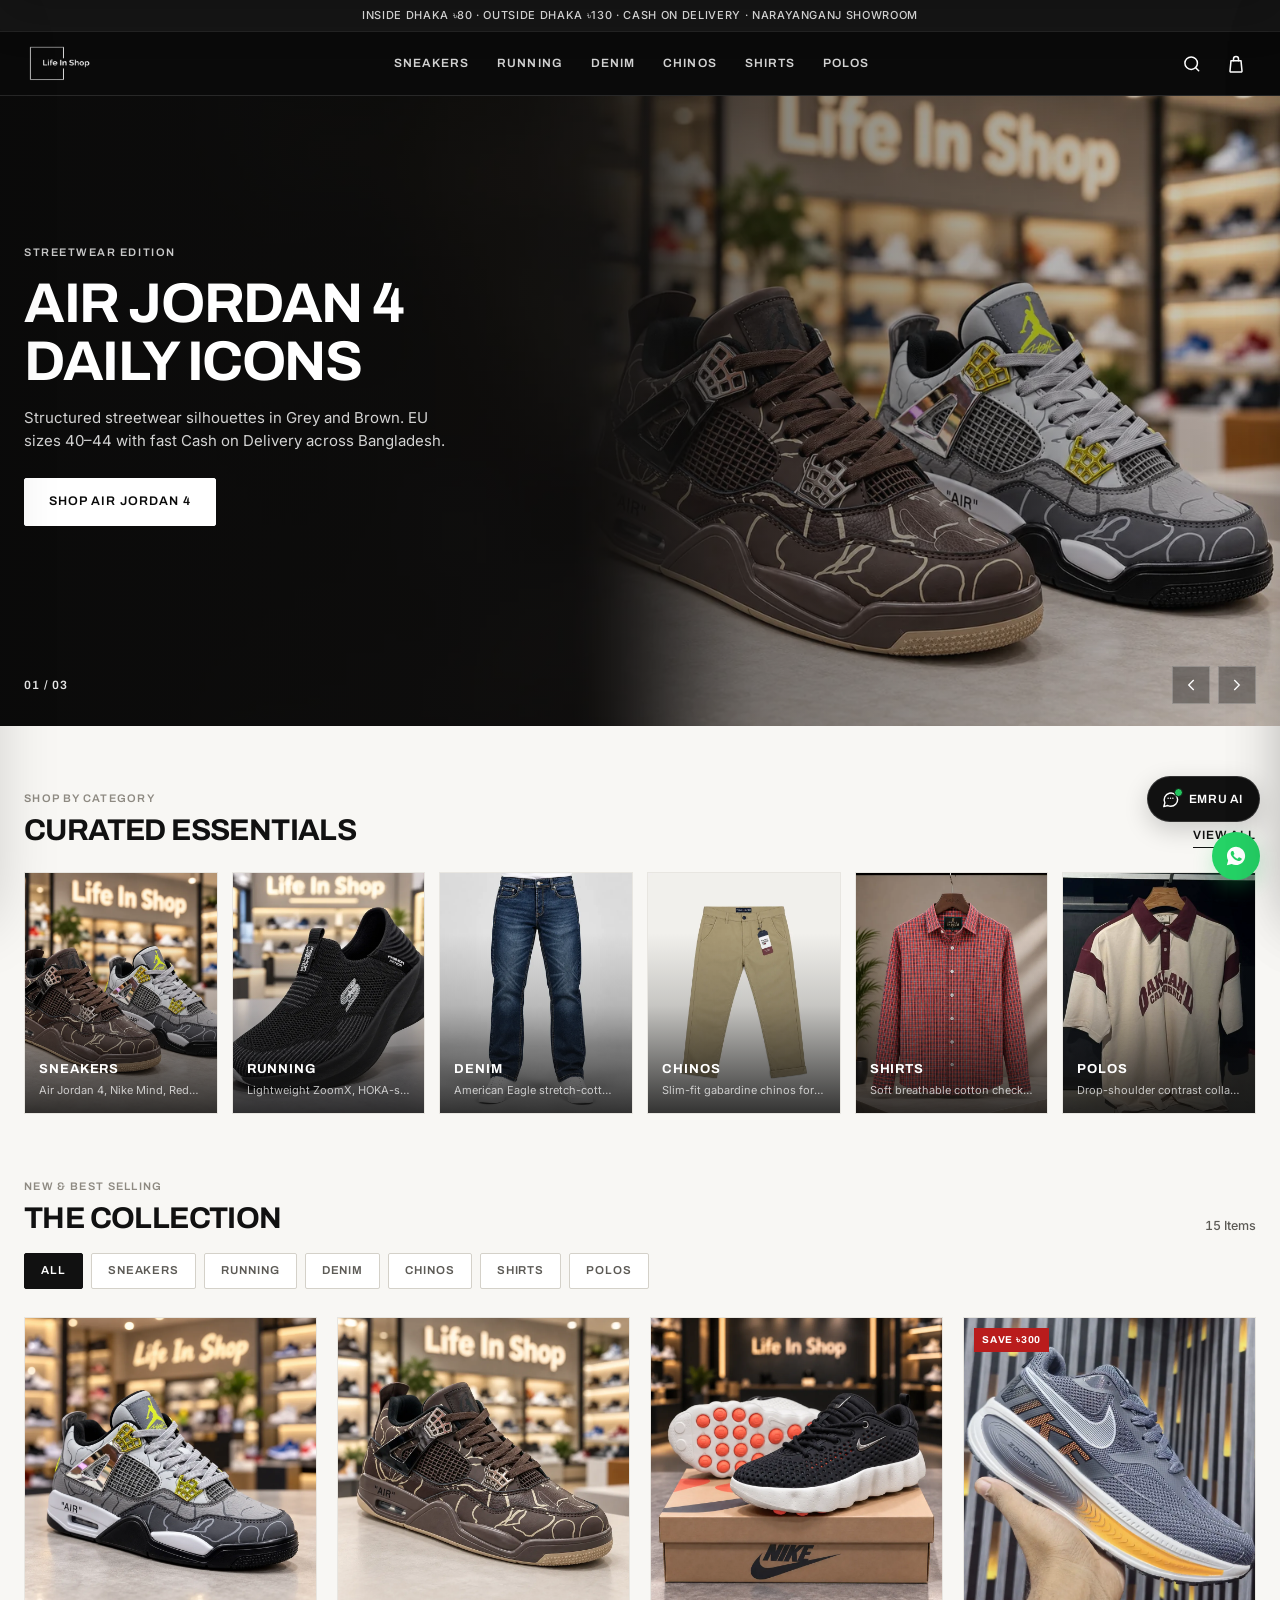
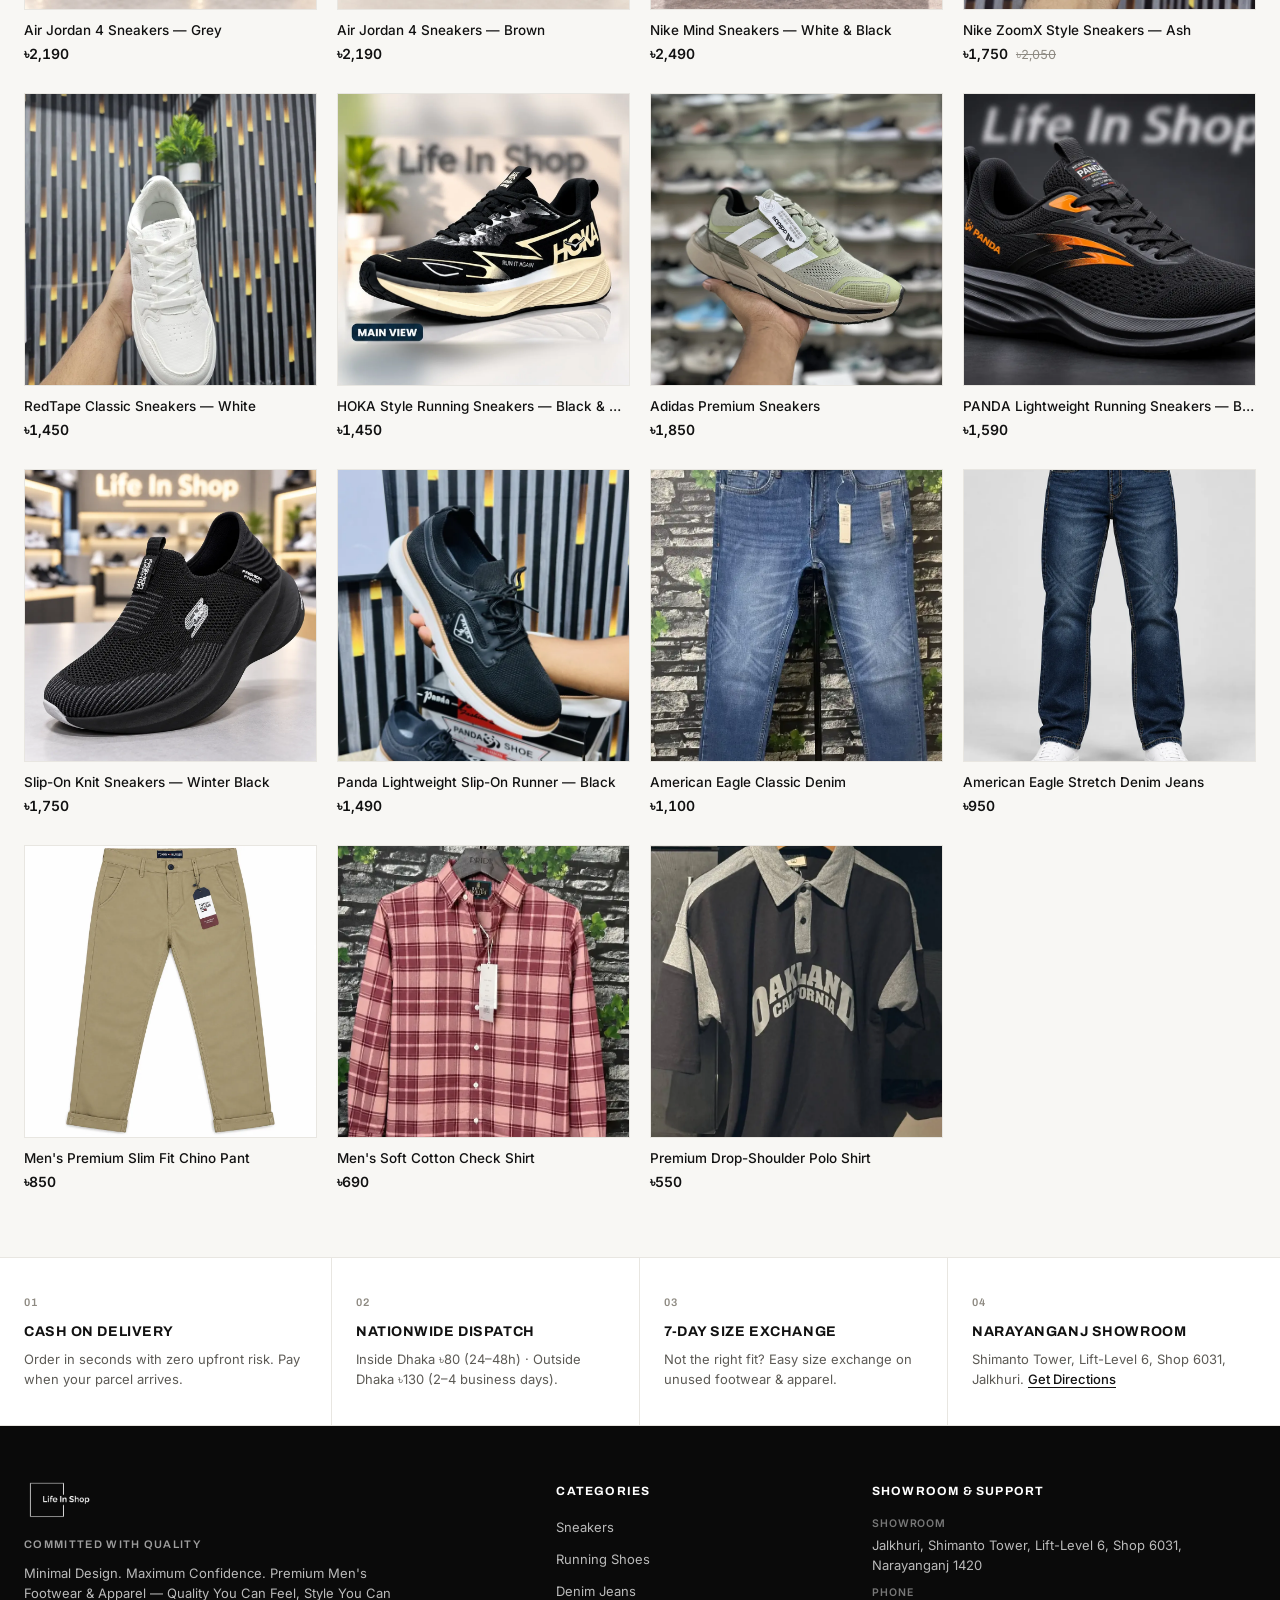
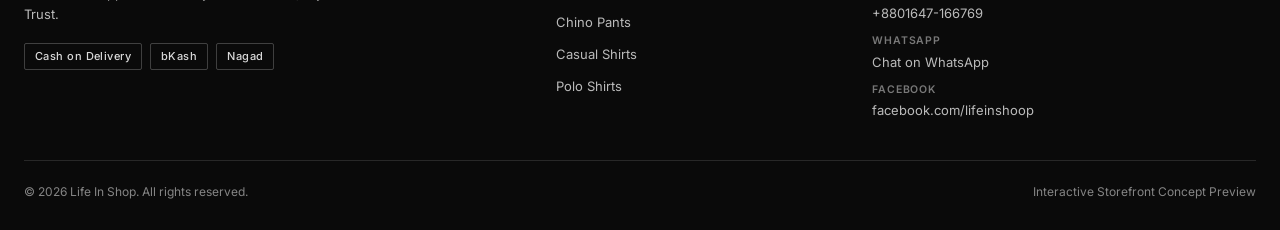
==== commit 49f3f82c: "Personalize chatbot name to Emru AI for client Emran" ====
--- a/index.html
+++ b/index.html
@@ -412,7 +412,7 @@
 
   <!-- Floating Dock: Monochrome AI Shopping Assistant (replaces sticky cart) + WhatsApp -->
   <div id="floating-dock" class="floating-dock" aria-label="Quick assistance">
-    <button type="button" id="ai-chat-trigger" class="ai-trigger-btn" aria-label="Open Life In Shop AI Shopping Assistant" aria-expanded="false" aria-controls="ai-chat-panel">
+    <button type="button" id="ai-chat-trigger" class="ai-trigger-btn" aria-label="Open Emru AI Shopping Assistant" aria-expanded="false" aria-controls="ai-chat-panel">
       <span class="ai-trigger-icon-wrap" aria-hidden="true">
         <svg width="19" height="19" viewBox="0 0 24 24" fill="none" stroke="currentColor" stroke-width="1.8" stroke-linecap="round" stroke-linejoin="round">
           <path d="M21 12a8.5 8.5 0 0 1-8.5 8.5c-1.4 0-2.7-.3-3.9-.9L3.5 21l1.4-4.9A8.5 8.5 0 1 1 21 12Z"></path>
@@ -422,7 +422,7 @@
         </svg>
         <span class="online-dot"></span>
       </span>
-      <span class="ai-trigger-label">Ask AI</span>
+      <span class="ai-trigger-label">Emru AI</span>
     </button>
 
     <a href="https://wa.me/8801647166769" id="wa-float-link" class="wa-float-btn" target="_blank" rel="noopener" aria-label="Chat with Life In Shop on WhatsApp">
@@ -433,16 +433,16 @@
   </div>
 
   <!-- Interactive AI Shopping Assistant Panel -->
-  <section id="ai-chat-panel" class="ai-chat-panel" role="dialog" aria-label="Life In Shop AI Assistant" aria-hidden="true">
+  <section id="ai-chat-panel" class="ai-chat-panel" role="dialog" aria-label="Emru AI Assistant" aria-hidden="true">
     <div class="ai-chat-header">
       <div class="ai-chat-identity">
         <span class="online-dot"></span>
         <div>
-          <h2 class="ai-chat-title">Life In Shop Assistant</h2>
+          <h2 class="ai-chat-title">Emru AI</h2>
           <p class="ai-chat-sub">Demo Mode · Instant Sizing &amp; Order Help</p>
         </div>
       </div>
-      <button type="button" id="ai-chat-close" class="icon-btn" aria-label="Close AI assistant">
+      <button type="button" id="ai-chat-close" class="icon-btn" aria-label="Close Emru AI">
         <svg width="18" height="18" viewBox="0 0 24 24" fill="none" stroke="currentColor" stroke-width="1.8" stroke-linecap="square" aria-hidden="true">
           <line x1="18" y1="6" x2="6" y2="18"></line>
           <line x1="6" y1="6" x2="18" y2="18"></line>
@@ -465,6 +465,7 @@
     </form>
   </section>
 
-  <script type="module" src="app.js"></script>
+  <script src="data/catalog.js" defer></script>
+  <script src="app.js" defer></script>
 </body>
 </html>
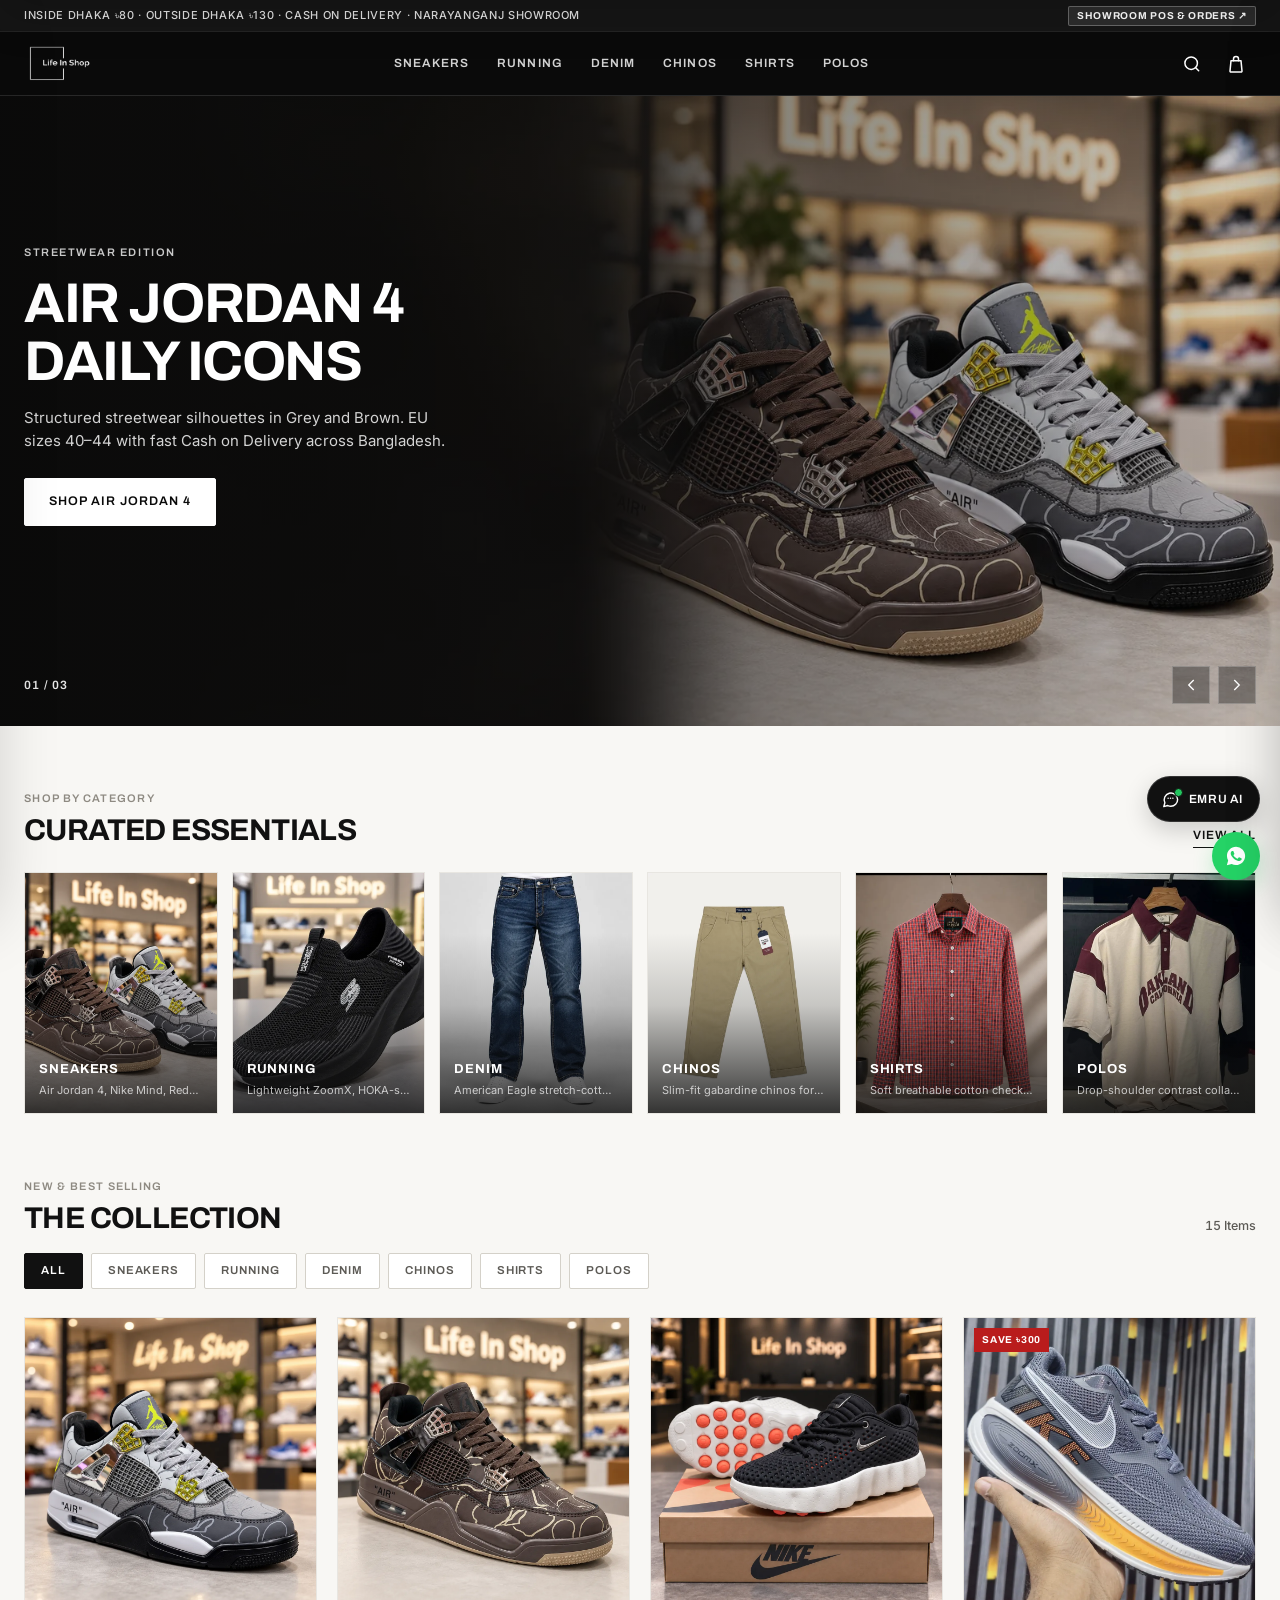
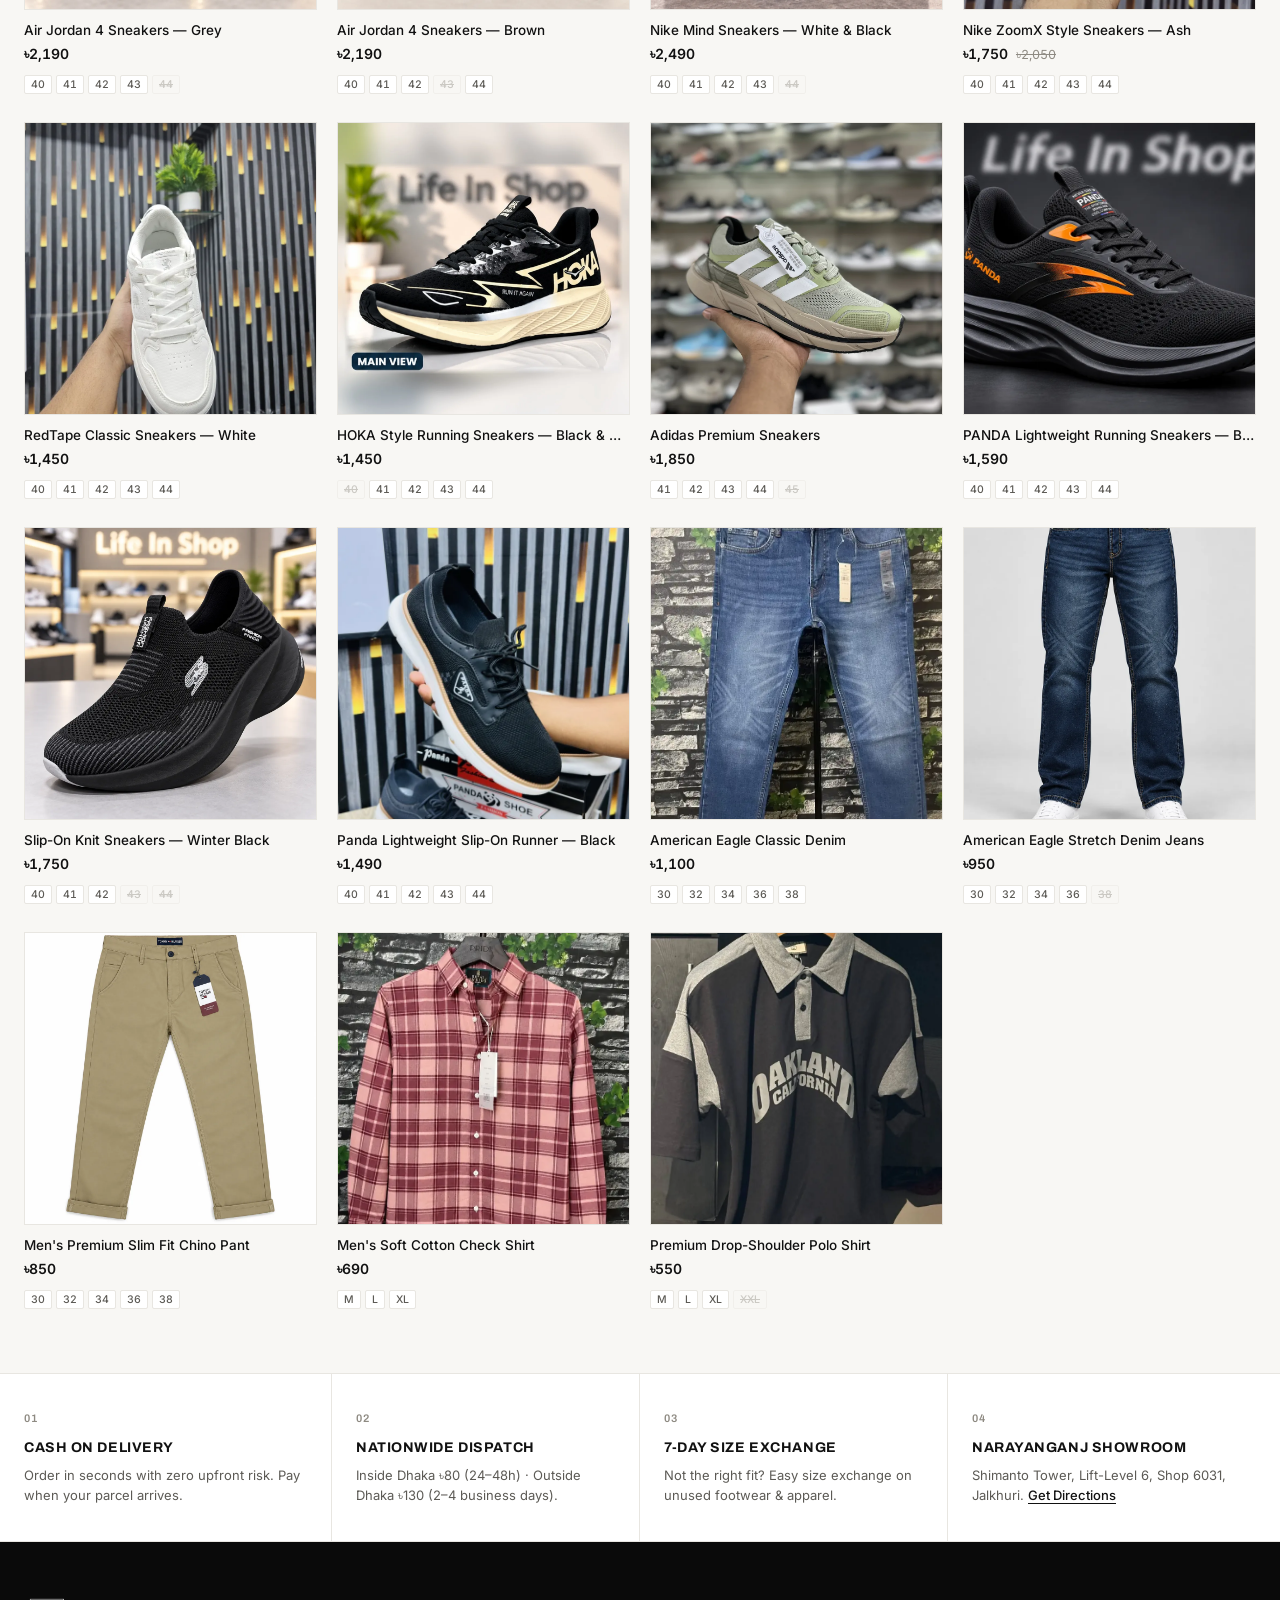
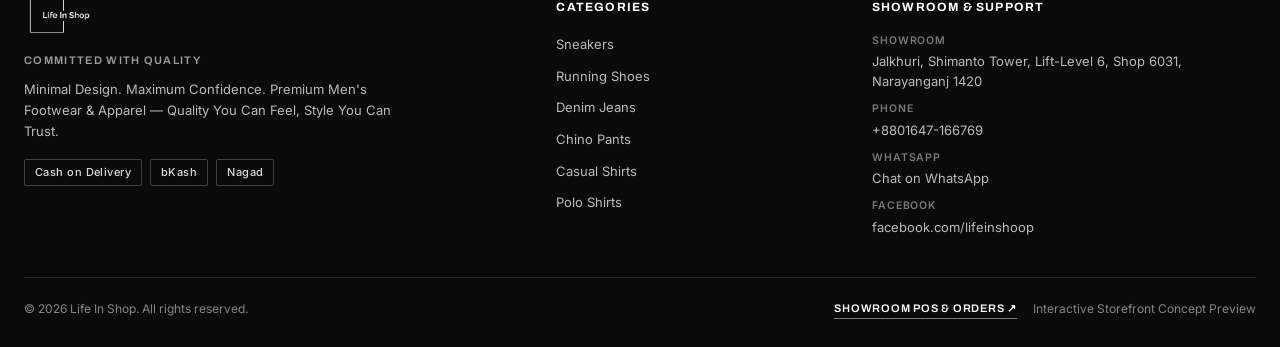
==== commit 59f704c0: "Add unified Showroom POS, Online Orders Manager, and live single-source stock sync" ====
--- a/index.html
+++ b/index.html
@@ -17,7 +17,8 @@
   <!-- Announcement Bar -->
   <div class="announcement-bar" role="region" aria-label="Store shipping notice">
     <div class="container announcement-inner">
-      <span>Inside Dhaka ৳80 · Outside Dhaka ৳130 · Cash on Delivery<span class="announcement-extra"> · Narayanganj Showroom</span></span>
+      <span class="announcement-text">Inside Dhaka ৳80 · Outside Dhaka ৳130 · Cash on Delivery<span class="announcement-extra"> · Narayanganj Showroom</span></span>
+      <a href="pos.html" class="announcement-pos-link">Showroom POS &amp; Orders ↗</a>
     </div>
   </div>
 
@@ -204,7 +205,10 @@
 
       <div class="footer-bottom">
         <p>&copy; 2026 Life In Shop. All rights reserved.</p>
-        <p class="footer-demo-note">Interactive Storefront Concept Preview</p>
+        <div class="footer-bottom-right">
+          <a href="pos.html" class="footer-pos-link">Showroom POS &amp; Orders ↗</a>
+          <p class="footer-demo-note">Interactive Storefront Concept Preview</p>
+        </div>
       </div>
     </div>
   </footer>
@@ -237,6 +241,7 @@
         <p class="mobile-nav-meta-title">Narayanganj Showroom</p>
         <p class="mobile-nav-meta-text">Jalkhuri, Shimanto Tower, Level 6, Shop 6031</p>
         <div class="mobile-nav-meta-actions">
+          <a href="pos.html" class="meta-action-link meta-action-pos">Showroom POS &amp; Orders ↗</a>
           <a href="tel:+8801647166769" class="meta-action-link">Call +8801647-166769</a>
           <a href="https://wa.me/8801647166769" target="_blank" rel="noopener" class="meta-action-link">WhatsApp Support</a>
         </div>
@@ -349,6 +354,11 @@
         </div>
 
         <div class="form-group">
+          <label for="co-note" class="form-label">Delivery Note <span class="label-opt">(Optional)</span></label>
+          <input type="text" id="co-note" class="form-input" placeholder="e.g. Call before delivery or leave with guard">
+        </div>
+
+        <div class="form-group">
           <span class="form-label">Payment Method</span>
           <div class="radio-grid">
             <label class="radio-card">
@@ -466,6 +476,7 @@
   </section>
 
   <script src="data/catalog.js" defer></script>
+  <script src="data/store.js" defer></script>
   <script src="app.js" defer></script>
 </body>
 </html>
--- a/styles.css
+++ b/styles.css
@@ -219,14 +219,46 @@
 
 .announcement-inner {
   min-width: 0;
-  text-align: center;
+  display: flex;
+  align-items: center;
+  justify-content: space-between;
+  gap: 12px;
   font-size: 11px;
   font-weight: 500;
   letter-spacing: 0.06em;
   text-transform: uppercase;
+}
+
+.announcement-text {
+  min-width: 0;
   white-space: nowrap;
   overflow: hidden;
   text-overflow: ellipsis;
+}
+
+.announcement-pos-link {
+  flex-shrink: 0;
+  display: inline-flex;
+  align-items: center;
+  gap: 4px;
+  font-family: var(--font-display);
+  font-size: 10px;
+  font-weight: 700;
+  letter-spacing: 0.07em;
+  text-transform: uppercase;
+  color: #FFFFFF;
+  background-color: rgba(255, 255, 255, 0.1);
+  border: 1px solid rgba(255, 255, 255, 0.28);
+  border-radius: 2px;
+  padding: 2px 8px;
+  line-height: 1.4;
+  transition: background-color 0.16s ease, border-color 0.16s ease;
+}
+
+.announcement-pos-link:hover {
+  background-color: #FFFFFF;
+  border-color: #FFFFFF;
+  color: var(--bg-dark);
 }
 
 /* ---------- Sticky Header ---------- */
@@ -748,6 +780,11 @@
   padding: 4px 8px;
 }
 
+.card-badge.is-soldout {
+  background-color: var(--ink-primary);
+  color: #FFFFFF;
+}
+
 .card-meta {
   min-width: 0;
   padding-top: 11px;
@@ -783,6 +820,33 @@
   font-size: 12.5px;
   color: var(--ink-muted);
   text-decoration: line-through;
+}
+
+/* Unique-Footwear-Inspired Live Size Availability Pills */
+.card-sizes {
+  display: flex;
+  flex-wrap: wrap;
+  gap: 4px;
+  margin-top: 6px;
+}
+
+.card-size-pill {
+  font-size: 10.5px;
+  font-weight: 500;
+  line-height: 1.25;
+  padding: 2px 6px;
+  border: 1px solid var(--border-hairline);
+  background-color: var(--bg-surface);
+  color: var(--ink-secondary);
+  font-variant-numeric: tabular-nums;
+  border-radius: 2px;
+}
+
+.card-size-pill.is-oos {
+  text-decoration: line-through;
+  opacity: 0.42;
+  background-color: var(--bg-page);
+  color: var(--ink-muted);
 }
 
 /* ---------- 4-Item Hairline Trust & Showroom Strip ---------- */
@@ -947,6 +1011,29 @@
   gap: 12px;
   font-size: 12px;
   color: rgba(255, 255, 255, 0.5);
+}
+
+.footer-bottom-right {
+  display: flex;
+  align-items: center;
+  gap: 16px;
+  flex-wrap: wrap;
+}
+
+.footer-pos-link {
+  font-family: var(--font-display);
+  font-size: 11px;
+  font-weight: 600;
+  letter-spacing: 0.07em;
+  text-transform: uppercase;
+  color: #FFFFFF;
+  border-bottom: 1px solid rgba(255, 255, 255, 0.45);
+  padding-bottom: 1px;
+  transition: opacity 0.16s ease;
+}
+
+.footer-pos-link:hover {
+  opacity: 0.75;
 }
 
 /* ==========================================================================
@@ -1147,7 +1234,49 @@
   display: flex;
   align-items: center;
   gap: 10px;
-  margin-bottom: 16px;
+  margin-bottom: 10px;
+}
+
+/* HeemsBD-Inspired Live Per-Size Stock Counter */
+.stock-status {
+  display: inline-flex;
+  align-items: center;
+  gap: 7px;
+  font-size: 12.5px;
+  font-weight: 600;
+  margin-bottom: 14px;
+  font-variant-numeric: tabular-nums;
+}
+
+.stock-status-dot {
+  width: 7px;
+  height: 7px;
+  border-radius: 50%;
+  flex-shrink: 0;
+}
+
+.stock-status.is-in {
+  color: var(--accent-stock);
+}
+
+.stock-status.is-in .stock-status-dot {
+  background-color: var(--accent-stock);
+}
+
+.stock-status.is-low {
+  color: #D97706;
+}
+
+.stock-status.is-low .stock-status-dot {
+  background-color: #D97706;
+}
+
+.stock-status.is-out {
+  color: var(--accent-crimson);
+}
+
+.stock-status.is-out .stock-status-dot {
+  background-color: var(--accent-crimson);
 }
 
 .pdp-price {
@@ -1892,16 +2021,59 @@
   flex-shrink: 0;
 }
 
+/* Inline Qty Stepper Inside Express Checkout Summary */
+.checkout-item-qty {
+  display: inline-flex;
+  align-items: center;
+  border: 1px solid var(--border-strong);
+  background-color: var(--bg-surface);
+  border-radius: 2px;
+  height: 26px;
+  margin-top: 4px;
+}
+
+.checkout-qty-btn {
+  width: 24px;
+  height: 100%;
+  display: inline-flex;
+  align-items: center;
+  justify-content: center;
+  font-size: 13px;
+  color: var(--ink-primary);
+}
+
+.checkout-qty-btn:hover:not(:disabled) {
+  background-color: var(--bg-subtle);
+}
+
+.checkout-qty-btn:disabled {
+  opacity: 0.35;
+  cursor: not-allowed;
+}
+
+.checkout-qty-num {
+  min-width: 24px;
+  text-align: center;
+  font-size: 12px;
+  font-weight: 600;
+  font-variant-numeric: tabular-nums;
+}
+
 .form-group {
-  margin-bottom: 11px;
+  margin-bottom: 9px;
 }
 
 .form-label {
   display: block;
-  font-size: 12px;
+  font-size: 11.5px;
   font-weight: 600;
   color: var(--ink-primary);
   margin-bottom: 4px;
+}
+
+.label-opt {
+  font-weight: 400;
+  color: var(--ink-muted);
 }
 
 .req {
@@ -1910,12 +2082,12 @@
 
 .form-input {
   width: 100%;
-  height: 40px;
-  padding: 0 12px;
+  height: 38px;
+  padding: 0 11px;
   background-color: var(--bg-surface);
   border: 1px solid var(--border-strong);
   border-radius: 2px;
-  font-size: 14px;
+  font-size: 13.5px;
   color: var(--ink-primary);
   transition: border-color 0.16s ease;
 }
@@ -1927,9 +2099,9 @@
 
 .form-textarea {
   height: auto;
-  padding: 8px 12px;
+  padding: 7px 11px;
   resize: vertical;
-  min-height: 56px;
+  min-height: 48px;
 }
 
 .radio-grid {
@@ -2785,9 +2957,15 @@
   .announcement-inner {
     font-size: 10px;
     letter-spacing: 0.03em;
+    gap: 8px;
   }
 
   .announcement-extra {
     display: none;
   }
-}
+
+  .announcement-pos-link {
+    font-size: 9.5px;
+    padding: 2px 6px;
+  }
+}
